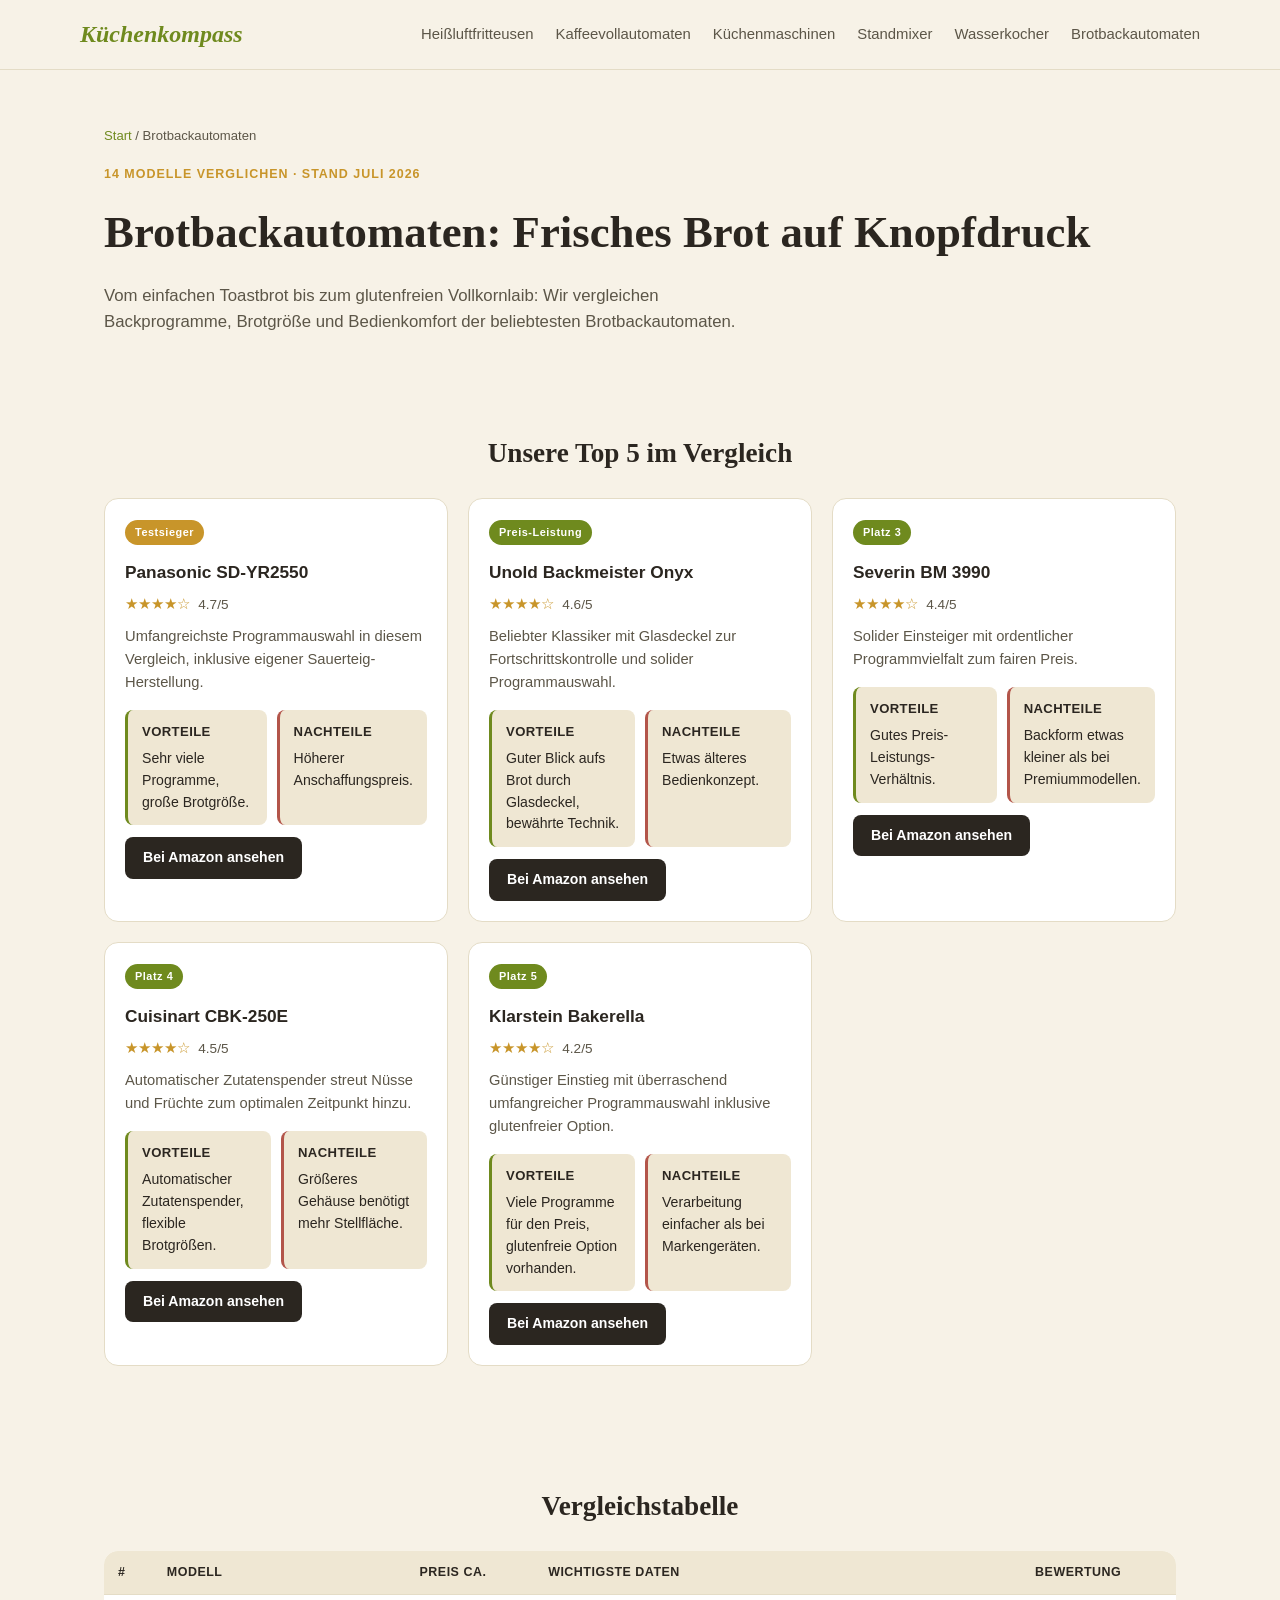
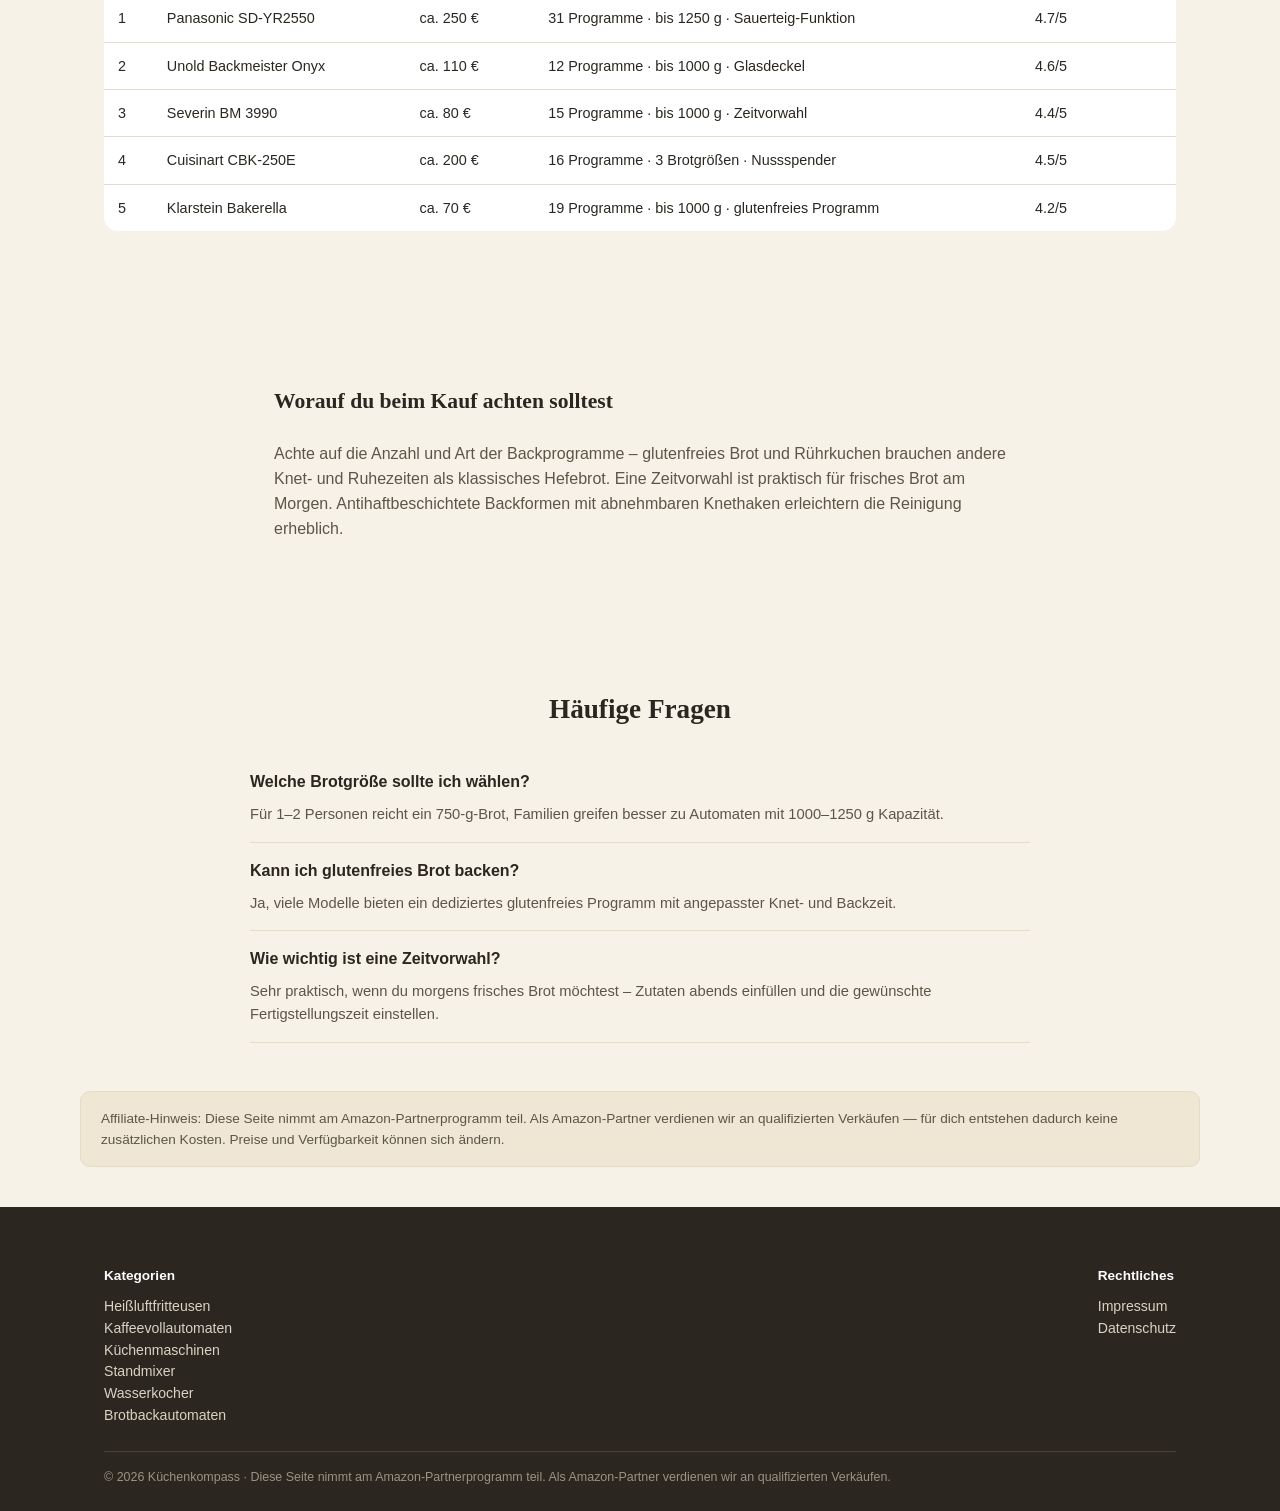
==== brotbackautomaten.html @ c060aa18 "Add brotbackautomaten.html for bread machine comparison This HTML file provides a comprehensive comp" ====
<!DOCTYPE html>
<html lang="de">
<head>
<meta charset="utf-8">
<meta name="viewport" content="width=device-width, initial-scale=1">
<title>Brotbackautomaten Test 2026 – Die 5 besten Modelle im Vergleich</title>
<meta name="description" content="Brotbackautomaten im Vergleich 2026: Für Weißbrot, Vollkorn und glutenfreies Brot – Testsieger und Kaufberatung.">
<link rel="canonical" href="https://klarblick-kueche.vercel.app/brotbackautomaten.html">
<meta property="og:title" content="Brotbackautomaten Test 2026 – Die 5 besten Modelle im Vergleich">
<meta property="og:description" content="Brotbackautomaten im Vergleich 2026: Für Weißbrot, Vollkorn und glutenfreies Brot – Testsieger und Kaufberatung.">
<meta property="og:type" content="website">
<meta property="og:url" content="https://klarblick-kueche.vercel.app/brotbackautomaten.html">
<meta name="twitter:card" content="summary_large_image">
<link rel="stylesheet" href="style.css">
<script type="application/ld+json">
{"@context": "https://schema.org", "@type": "ItemList", "name": "Brotbackautomaten", "itemListElement": [{"@type": "ListItem", "position": 1, "name": "Panasonic SD-YR2550"}, {"@type": "ListItem", "position": 2, "name": "Unold Backmeister Onyx"}, {"@type": "ListItem", "position": 3, "name": "Severin BM 3990"}, {"@type": "ListItem", "position": 4, "name": "Cuisinart CBK-250E"}, {"@type": "ListItem", "position": 5, "name": "Klarstein Bakerella"}]}
</script>
<script type="application/ld+json">
{"@context": "https://schema.org", "@type": "FAQPage", "mainEntity": [{"@type": "Question", "name": "Welche Brotgröße sollte ich wählen?", "acceptedAnswer": {"@type": "Answer", "text": "Für 1–2 Personen reicht ein 750-g-Brot, Familien greifen besser zu Automaten mit 1000–1250 g Kapazität."}}, {"@type": "Question", "name": "Kann ich glutenfreies Brot backen?", "acceptedAnswer": {"@type": "Answer", "text": "Ja, viele Modelle bieten ein dediziertes glutenfreies Programm mit angepasster Knet- und Backzeit."}}, {"@type": "Question", "name": "Wie wichtig ist eine Zeitvorwahl?", "acceptedAnswer": {"@type": "Answer", "text": "Sehr praktisch, wenn du morgens frisches Brot möchtest – Zutaten abends einfüllen und die gewünschte Fertigstellungszeit einstellen."}}]}
</script>
</head>
<body>
<header class="site">
  <div class="wrap nav">
    <a href="index.html" class="logo">Küchenkompass<span></span></a>
    <nav class="links">
      <a href="heissluftfritteusen.html">Heißluftfritteusen</a>
      <a href="kaffeevollautomaten.html">Kaffeevollautomaten</a>
      <a href="kuechenmaschinen.html">Küchenmaschinen</a>
      <a href="standmixer.html">Standmixer</a>
      <a href="wasserkocher.html">Wasserkocher</a>
      <a href="brotbackautomaten.html">Brotbackautomaten</a>
    </nav>
  </div>
</header>

<section class="hero" style="padding-bottom:0;">
  <div class="wrap" style="text-align:left;">
    <div class="breadcrumb"><a href="index.html">Start</a> / Brotbackautomaten</div>
    <div class="eyebrow">14 Modelle verglichen · Stand Juli 2026</div>
    <h1 style="text-align:left;">Brotbackautomaten: Frisches Brot auf Knopfdruck</h1>
    <p class="lead" style="margin-left:0;text-align:left;">Vom einfachen Toastbrot bis zum glutenfreien Vollkornlaib: Wir vergleichen Backprogramme, Brotgröße und Bedienkomfort der beliebtesten Brotbackautomaten.</p>
  </div>
</section>

<section>
  <div class="wrap">
    <h2>Unsere Top 5 im Vergleich</h2>
    <div class="product-grid">
      <div class="product-card">
      <span class="badge ">Testsieger</span>
      <h3>Panasonic SD-YR2550</h3>
      <div class="stars">★★★★☆ <span class="rating-num">4.7/5</span></div>
      <p>Umfangreichste Programmauswahl in diesem Vergleich, inklusive eigener Sauerteig-Herstellung.</p>
      <div class="pro-con">
        <div class="pro"><h4>Vorteile</h4>Sehr viele Programme, große Brotgröße.</div>
        <div class="con"><h4>Nachteile</h4>Höherer Anschaffungspreis.</div>
      </div>
      <a class="amazon-link" href="https://www.amazon.de/s?k=Panasonic+SD-YR2550&tag=klarblickhome-21" target="_blank" rel="sponsored nofollow">Bei Amazon ansehen</a>
    </div>
<div class="product-card">
      <span class="badge alt">Preis-Leistung</span>
      <h3>Unold Backmeister Onyx</h3>
      <div class="stars">★★★★☆ <span class="rating-num">4.6/5</span></div>
      <p>Beliebter Klassiker mit Glasdeckel zur Fortschrittskontrolle und solider Programmauswahl.</p>
      <div class="pro-con">
        <div class="pro"><h4>Vorteile</h4>Guter Blick aufs Brot durch Glasdeckel, bewährte Technik.</div>
        <div class="con"><h4>Nachteile</h4>Etwas älteres Bedienkonzept.</div>
      </div>
      <a class="amazon-link" href="https://www.amazon.de/s?k=Unold+Backmeister+Onyx&tag=klarblickhome-21" target="_blank" rel="sponsored nofollow">Bei Amazon ansehen</a>
    </div>
<div class="product-card">
      <span class="badge alt">Platz 3</span>
      <h3>Severin BM 3990</h3>
      <div class="stars">★★★★☆ <span class="rating-num">4.4/5</span></div>
      <p>Solider Einsteiger mit ordentlicher Programmvielfalt zum fairen Preis.</p>
      <div class="pro-con">
        <div class="pro"><h4>Vorteile</h4>Gutes Preis-Leistungs-Verhältnis.</div>
        <div class="con"><h4>Nachteile</h4>Backform etwas kleiner als bei Premiummodellen.</div>
      </div>
      <a class="amazon-link" href="https://www.amazon.de/s?k=Severin+BM+3990&tag=klarblickhome-21" target="_blank" rel="sponsored nofollow">Bei Amazon ansehen</a>
    </div>
<div class="product-card">
      <span class="badge alt">Platz 4</span>
      <h3>Cuisinart CBK-250E</h3>
      <div class="stars">★★★★☆ <span class="rating-num">4.5/5</span></div>
      <p>Automatischer Zutatenspender streut Nüsse und Früchte zum optimalen Zeitpunkt hinzu.</p>
      <div class="pro-con">
        <div class="pro"><h4>Vorteile</h4>Automatischer Zutatenspender, flexible Brotgrößen.</div>
        <div class="con"><h4>Nachteile</h4>Größeres Gehäuse benötigt mehr Stellfläche.</div>
      </div>
      <a class="amazon-link" href="https://www.amazon.de/s?k=Cuisinart+CBK-250E&tag=klarblickhome-21" target="_blank" rel="sponsored nofollow">Bei Amazon ansehen</a>
    </div>
<div class="product-card">
      <span class="badge alt">Platz 5</span>
      <h3>Klarstein Bakerella</h3>
      <div class="stars">★★★★☆ <span class="rating-num">4.2/5</span></div>
      <p>Günstiger Einstieg mit überraschend umfangreicher Programmauswahl inklusive glutenfreier Option.</p>
      <div class="pro-con">
        <div class="pro"><h4>Vorteile</h4>Viele Programme für den Preis, glutenfreie Option vorhanden.</div>
        <div class="con"><h4>Nachteile</h4>Verarbeitung einfacher als bei Markengeräten.</div>
      </div>
      <a class="amazon-link" href="https://www.amazon.de/s?k=Klarstein+Bakerella&tag=klarblickhome-21" target="_blank" rel="sponsored nofollow">Bei Amazon ansehen</a>
    </div>

    </div>
  </div>
</section>

<section>
  <div class="wrap">
    <h2>Vergleichstabelle</h2>
    <div class="table-wrap">
      <table class="compare">
        <thead><tr><th>#</th><th>Modell</th><th>Preis ca.</th><th>Wichtigste Daten</th><th>Bewertung</th></tr></thead>
        <tbody>
          <tr>
      <td>1</td>
      <td>Panasonic SD-YR2550</td>
      <td>ca. 250 €</td>
      <td>31 Programme · bis 1250 g · Sauerteig-Funktion</td>
      <td>4.7/5</td>
    </tr>
<tr>
      <td>2</td>
      <td>Unold Backmeister Onyx</td>
      <td>ca. 110 €</td>
      <td>12 Programme · bis 1000 g · Glasdeckel</td>
      <td>4.6/5</td>
    </tr>
<tr>
      <td>3</td>
      <td>Severin BM 3990</td>
      <td>ca. 80 €</td>
      <td>15 Programme · bis 1000 g · Zeitvorwahl</td>
      <td>4.4/5</td>
    </tr>
<tr>
      <td>4</td>
      <td>Cuisinart CBK-250E</td>
      <td>ca. 200 €</td>
      <td>16 Programme · 3 Brotgrößen · Nussspender</td>
      <td>4.5/5</td>
    </tr>
<tr>
      <td>5</td>
      <td>Klarstein Bakerella</td>
      <td>ca. 70 €</td>
      <td>19 Programme · bis 1000 g · glutenfreies Programm</td>
      <td>4.2/5</td>
    </tr>

        </tbody>
      </table>
    </div>
  </div>
</section>

<section>
  <div class="wrap guide-block">
    <h2>Worauf du beim Kauf achten solltest</h2>
    <p>Achte auf die Anzahl und Art der Backprogramme – glutenfreies Brot und Rührkuchen brauchen andere Knet- und Ruhezeiten als klassisches Hefebrot. Eine Zeitvorwahl ist praktisch für frisches Brot am Morgen. Antihaftbeschichtete Backformen mit abnehmbaren Knethaken erleichtern die Reinigung erheblich.</p>
  </div>
</section>

<section>
  <div class="wrap">
    <h2>Häufige Fragen</h2>
    <div class="faq">
      <div class="faq-item"><h3>Welche Brotgröße sollte ich wählen?</h3><p>Für 1–2 Personen reicht ein 750-g-Brot, Familien greifen besser zu Automaten mit 1000–1250 g Kapazität.</p></div>
<div class="faq-item"><h3>Kann ich glutenfreies Brot backen?</h3><p>Ja, viele Modelle bieten ein dediziertes glutenfreies Programm mit angepasster Knet- und Backzeit.</p></div>
<div class="faq-item"><h3>Wie wichtig ist eine Zeitvorwahl?</h3><p>Sehr praktisch, wenn du morgens frisches Brot möchtest – Zutaten abends einfüllen und die gewünschte Fertigstellungszeit einstellen.</p></div>

    </div>
  </div>
</section>

<div class="affiliate-note wrap">
  Affiliate-Hinweis: Diese Seite nimmt am Amazon-Partnerprogramm teil. Als Amazon-Partner verdienen wir an qualifizierten Verkäufen — für dich entstehen dadurch keine zusätzlichen Kosten. Preise und Verfügbarkeit können sich ändern.
</div>

<footer class="site">
  <div class="wrap">
    <div class="cols">
      <div>
        <h4>Kategorien</h4>
        <a href="heissluftfritteusen.html">Heißluftfritteusen</a><br>
        <a href="kaffeevollautomaten.html">Kaffeevollautomaten</a><br>
        <a href="kuechenmaschinen.html">Küchenmaschinen</a><br>
        <a href="standmixer.html">Standmixer</a><br>
        <a href="wasserkocher.html">Wasserkocher</a><br>
        <a href="brotbackautomaten.html">Brotbackautomaten</a>
      </div>
      <div>
        <h4>Rechtliches</h4>
        <a href="impressum.html">Impressum</a><br>
        <a href="privacy.html">Datenschutz</a>
      </div>
    </div>
    <div class="bottom">
      © 2026 Küchenkompass · Diese Seite nimmt am Amazon-Partnerprogramm teil. Als Amazon-Partner verdienen wir an qualifizierten Verkäufen.
    </div>
  </div>
</footer>

</body>
</html>
---- style.css ----
:root {
  --cream: #f7f2e7;
  --cream-dark: #efe7d3;
  --ink: #2b2620;
  --ink-soft: #5c5648;
  --olive: #6f8a1e;
  --olive-dark: #57701270;
  --gold: #c8952a;
  --card: #ffffff;
  --border: #e4dcc6;
  --radius: 14px;
  --maxw: 1120px;
}

* { box-sizing: border-box; }
html { scroll-behavior: smooth; }
body {
  margin: 0;
  font-family: -apple-system, BlinkMacSystemFont, "Segoe UI", Helvetica, Arial, sans-serif;
  background: var(--cream);
  color: var(--ink);
  line-height: 1.55;
}
a { color: inherit; text-decoration: none; }
img { max-width: 100%; display: block; }
.wrap { max-width: var(--maxw); margin: 0 auto; padding: 0 24px; }

/* Header */
header.site {
  background: var(--cream);
  border-bottom: 1px solid var(--border);
  position: sticky;
  top: 0;
  z-index: 20;
}
.nav {
  display: flex;
  align-items: center;
  justify-content: space-between;
  padding: 16px 0;
  flex-wrap: wrap;
  gap: 12px;
}
.logo {
  font-family: Georgia, "Times New Roman", serif;
  font-style: italic;
  font-weight: 700;
  font-size: 1.5rem;
  color: var(--olive);
  display: flex;
  align-items: baseline;
  gap: 6px;
}
.logo span { font-family: -apple-system, sans-serif; font-style: normal; font-size: 1.1rem; color: var(--ink); }
nav.links { display: flex; flex-wrap: wrap; gap: 22px; font-size: 0.93rem; }
nav.links a { color: var(--ink-soft); }
nav.links a:hover, nav.links a.active { color: var(--olive); }

/* Hero */
.hero {
  padding: 56px 0 40px;
  text-align: center;
}
.eyebrow {
  font-size: 0.78rem;
  letter-spacing: 0.08em;
  color: var(--gold);
  font-weight: 700;
  text-transform: uppercase;
}
.hero h1 {
  font-family: Georgia, serif;
  font-size: clamp(1.9rem, 4vw, 2.8rem);
  margin: 14px 0 16px;
}
.hero h1 em { color: var(--olive); font-style: italic; }
.hero p.lead {
  max-width: 640px;
  margin: 0 auto 26px;
  color: var(--ink-soft);
  font-size: 1.05rem;
}
.hero-ctas { display: flex; gap: 14px; justify-content: center; flex-wrap: wrap; }
.btn {
  display: inline-block;
  padding: 12px 22px;
  border-radius: 999px;
  font-weight: 600;
  font-size: 0.95rem;
}
.btn-primary { background: var(--olive); color: #fff; }
.btn-secondary { background: var(--card); border: 1px solid var(--border); color: var(--ink); }

.stat-row {
  display: flex;
  justify-content: center;
  gap: 48px;
  margin-top: 40px;
  flex-wrap: wrap;
}
.stat-row .stat { text-align: center; }
.stat-row .num { font-size: 1.8rem; font-weight: 700; color: var(--olive); font-family: Georgia, serif; }
.stat-row .label { font-size: 0.82rem; color: var(--ink-soft); }

/* Cards / grids */
section { padding: 48px 0; }
section h2 {
  font-family: Georgia, serif;
  font-size: 1.7rem;
  margin-bottom: 24px;
  text-align: center;
}
.cat-grid {
  display: grid;
  grid-template-columns: repeat(auto-fit, minmax(240px, 1fr));
  gap: 18px;
}
.cat-card {
  background: var(--card);
  border: 1px solid var(--border);
  border-radius: var(--radius);
  padding: 22px;
  display: flex;
  justify-content: space-between;
  align-items: center;
  transition: transform .15s, box-shadow .15s;
}
.cat-card:hover { transform: translateY(-2px); box-shadow: 0 8px 24px rgba(0,0,0,0.06); }
.cat-card .cname { font-weight: 700; font-size: 1.05rem; margin-bottom: 4px; }
.cat-card .cmeta { font-size: 0.85rem; color: var(--ink-soft); }
.cat-card .arrow { font-size: 1.3rem; color: var(--olive); }

.product-grid {
  display: grid;
  grid-template-columns: repeat(auto-fit, minmax(260px, 1fr));
  gap: 20px;
}
.product-card {
  background: var(--card);
  border: 1px solid var(--border);
  border-radius: var(--radius);
  padding: 20px;
}
.badge {
  display: inline-block;
  background: var(--gold);
  color: #fff;
  font-size: 0.68rem;
  font-weight: 700;
  letter-spacing: 0.05em;
  padding: 4px 10px;
  border-radius: 999px;
  margin-bottom: 10px;
}
.badge.alt { background: var(--olive); }
.product-card .cat-tag { font-size: 0.72rem; color: var(--ink-soft); text-transform: uppercase; letter-spacing: 0.04em; margin-bottom: 2px; }
.product-card h3 { margin: 4px 0 6px; font-size: 1.08rem; }
.stars { color: var(--gold); font-size: 0.95rem; }
.rating-num { color: var(--ink-soft); font-size: 0.85rem; margin-left: 4px; }
.product-card p { font-size: 0.92rem; color: var(--ink-soft); margin: 10px 0 16px; }
.amazon-link {
  display: inline-block;
  background: var(--ink);
  color: #fff;
  padding: 10px 18px;
  border-radius: 8px;
  font-size: 0.88rem;
  font-weight: 600;
}
.amazon-link:hover { background: var(--olive); }

/* Comparison table */
.table-wrap { overflow-x: auto; margin: 24px 0 40px; }
table.compare {
  width: 100%;
  border-collapse: collapse;
  background: var(--card);
  border-radius: var(--radius);
  overflow: hidden;
  font-size: 0.9rem;
}
table.compare th, table.compare td {
  padding: 12px 14px;
  border-bottom: 1px solid var(--border);
  text-align: left;
}
table.compare th { background: var(--cream-dark); font-size: 0.78rem; text-transform: uppercase; letter-spacing: 0.04em; }
table.compare tr:last-child td { border-bottom: none; }

.pro-con { display: grid; grid-template-columns: 1fr 1fr; gap: 10px; margin: 12px 0; font-size: 0.88rem; }
.pro-con div { background: var(--cream-dark); border-radius: 8px; padding: 12px 14px; }
.pro-con .pro { border-left: 3px solid var(--olive); }
.pro-con .con { border-left: 3px solid #b3554a; }
.pro-con h4 { margin: 0 0 6px; font-size: 0.82rem; text-transform: uppercase; letter-spacing: 0.03em; }

.faq { max-width: 780px; margin: 0 auto; }
.faq-item { border-bottom: 1px solid var(--border); padding: 16px 0; }
.faq-item h3 { font-size: 1rem; margin: 0 0 8px; }
.faq-item p { color: var(--ink-soft); font-size: 0.92rem; margin: 0; }

.guide-block { max-width: 780px; margin: 0 auto 28px; }
.guide-block h2 { text-align: left; font-size: 1.35rem; }
.guide-block p { color: var(--ink-soft); }

.breadcrumb { font-size: 0.82rem; color: var(--ink-soft); margin-bottom: 18px; }
.breadcrumb a { color: var(--olive); }

.affiliate-note {
  background: var(--cream-dark);
  border: 1px solid var(--border);
  border-radius: 10px;
  padding: 16px 20px;
  font-size: 0.85rem;
  color: var(--ink-soft);
  max-width: var(--maxw);
  margin: 0 auto 40px;
}

footer.site {
  background: var(--ink);
  color: #d9d3c4;
  padding: 40px 0 24px;
  margin-top: 40px;
  font-size: 0.88rem;
}
footer.site .cols { display: flex; flex-wrap: wrap; gap: 40px; justify-content: space-between; margin-bottom: 24px; }
footer.site h4 { color: #fff; font-size: 0.85rem; margin-bottom: 10px; }
footer.site a { color: #d9d3c4; }
footer.site a:hover { color: #fff; }
footer.site .bottom { border-top: 1px solid #46422f; padding-top: 16px; font-size: 0.78rem; color: #9a9482; }

@media (max-width: 640px) {
  .nav { flex-direction: column; align-items: flex-start; }
  .pro-con { grid-template-columns: 1fr; }
}
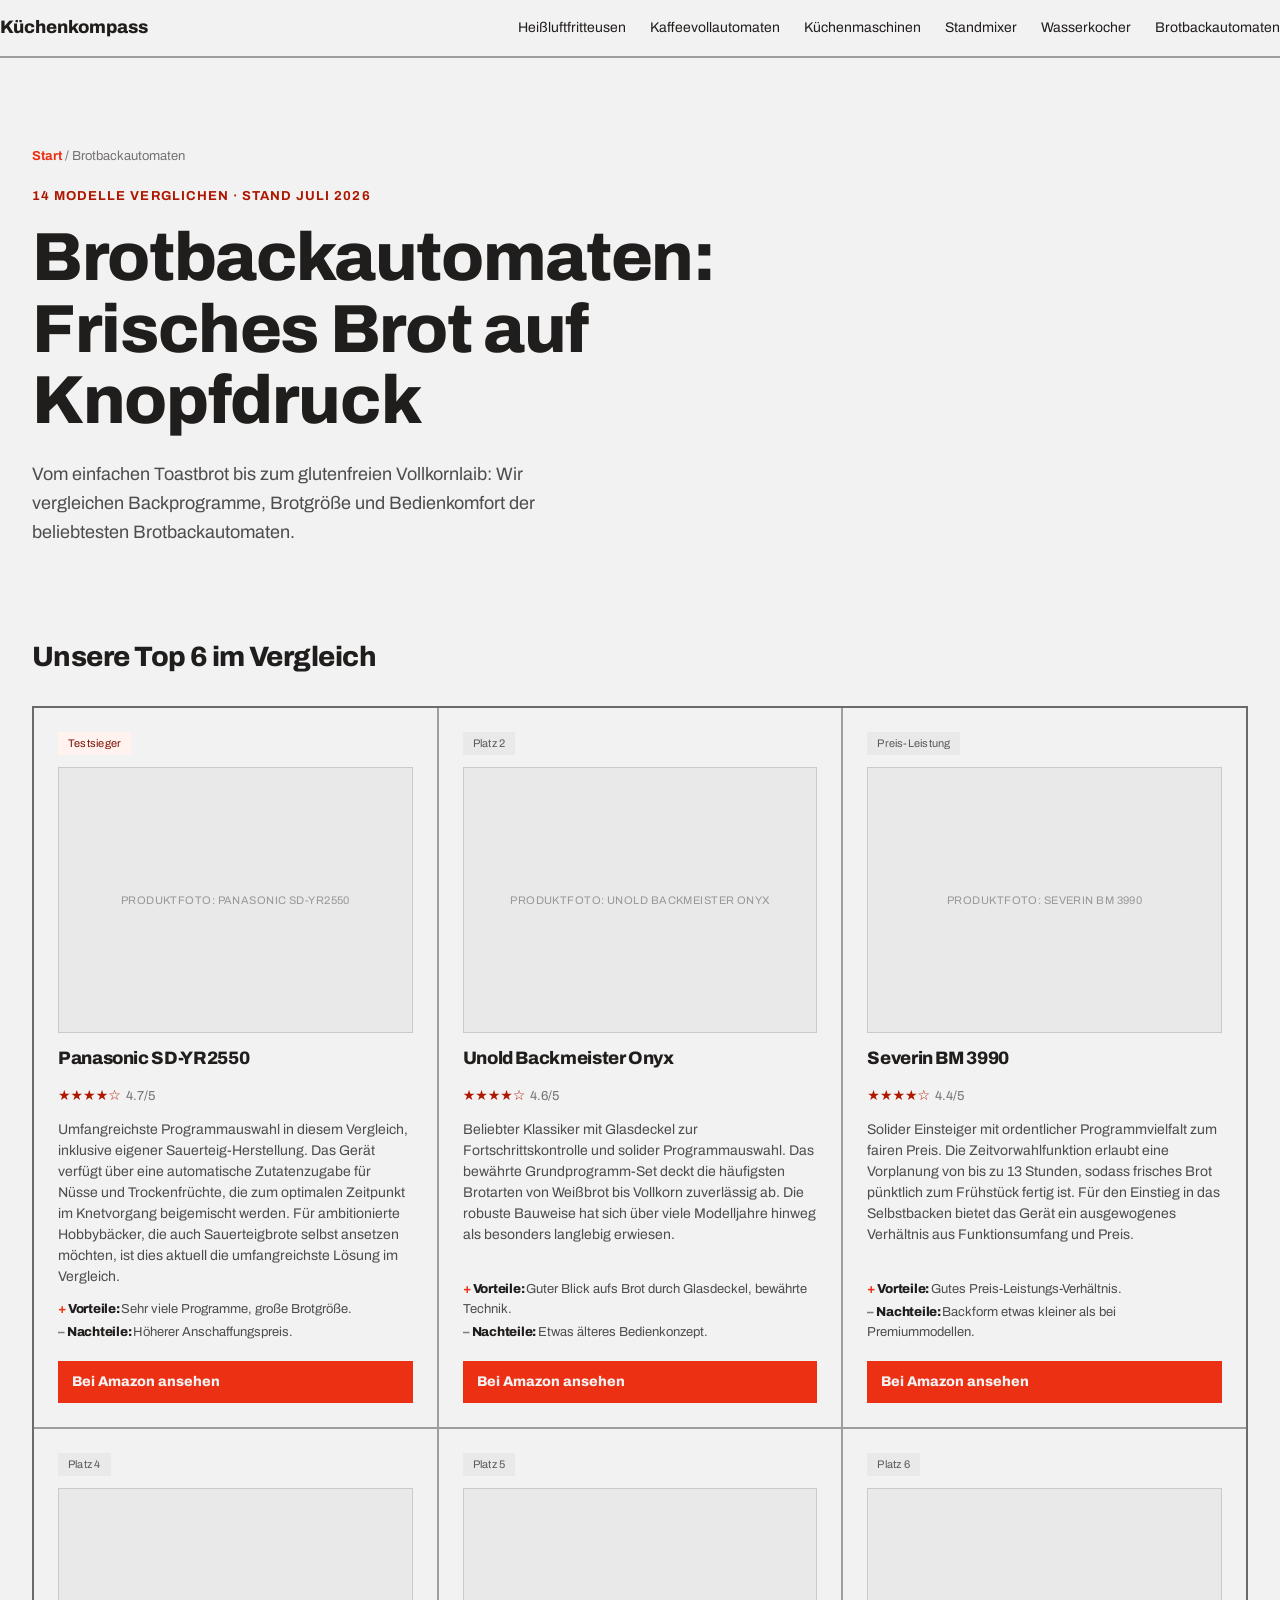
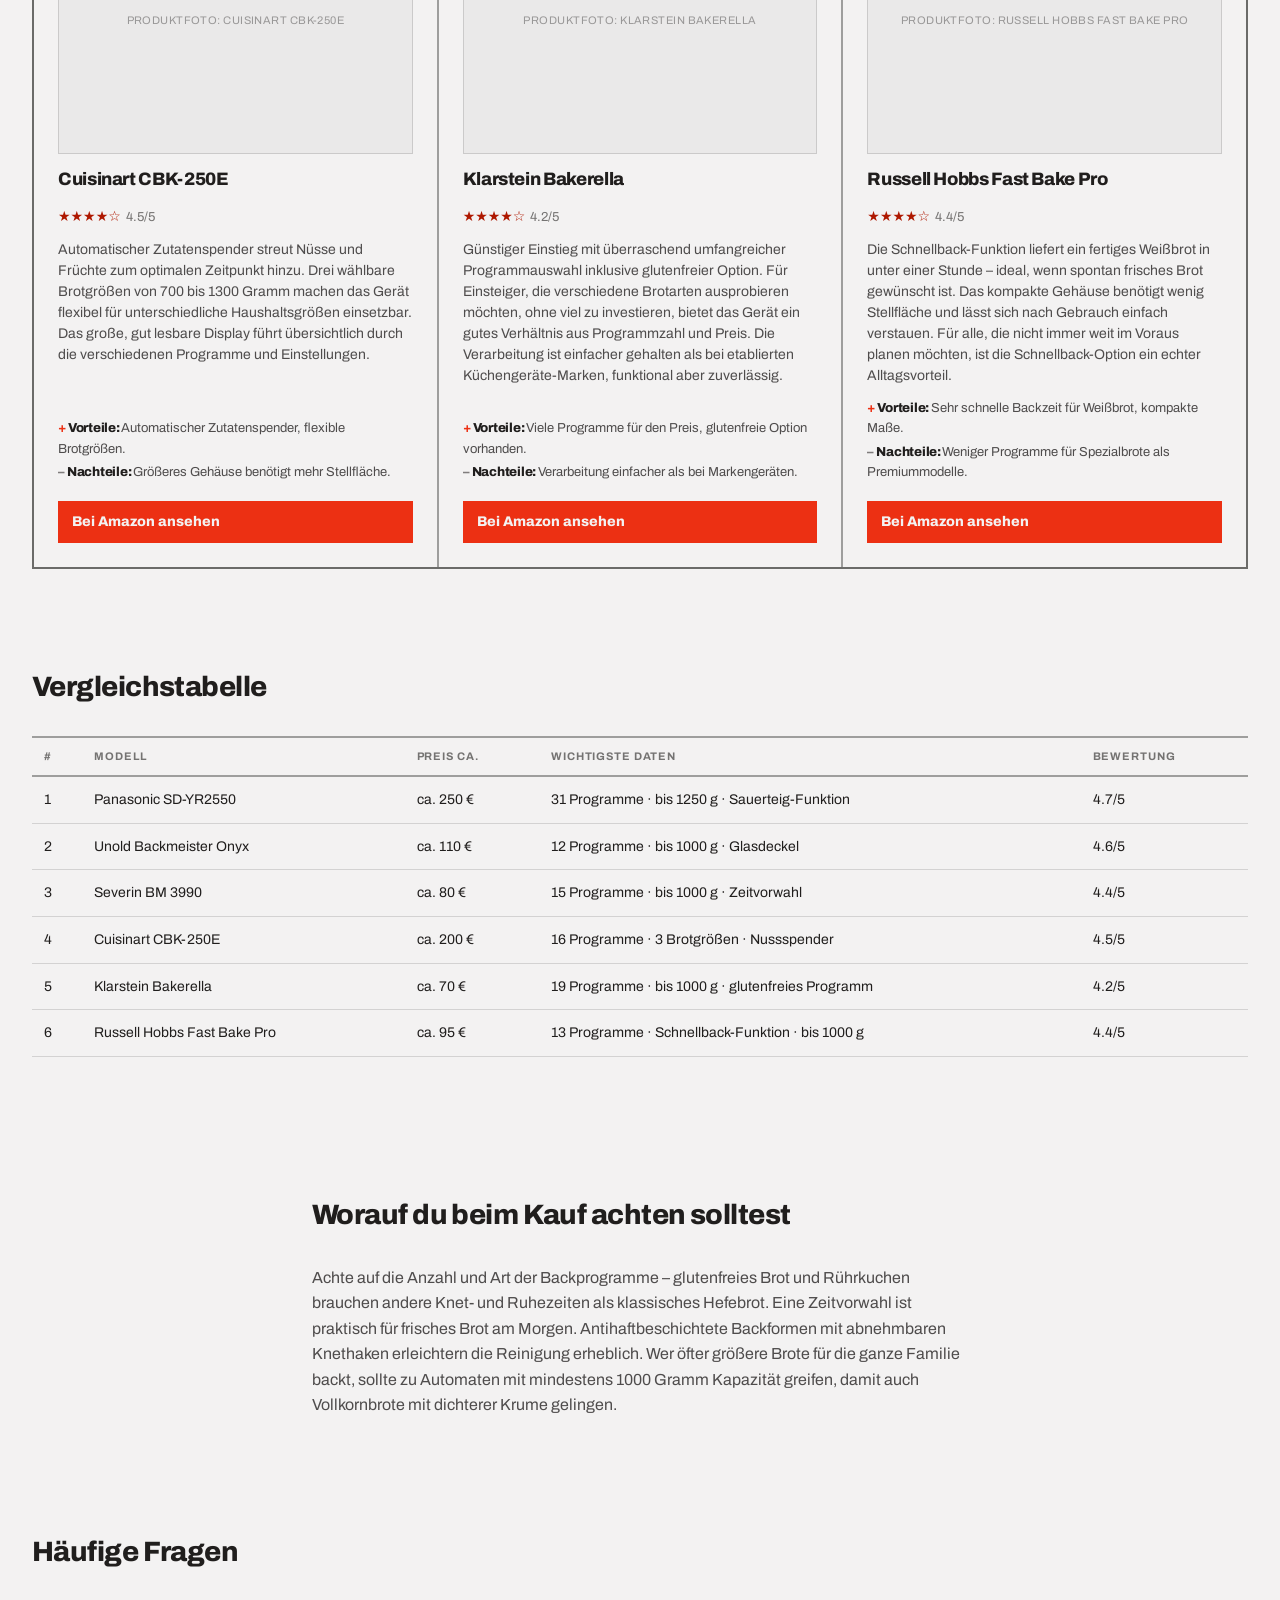
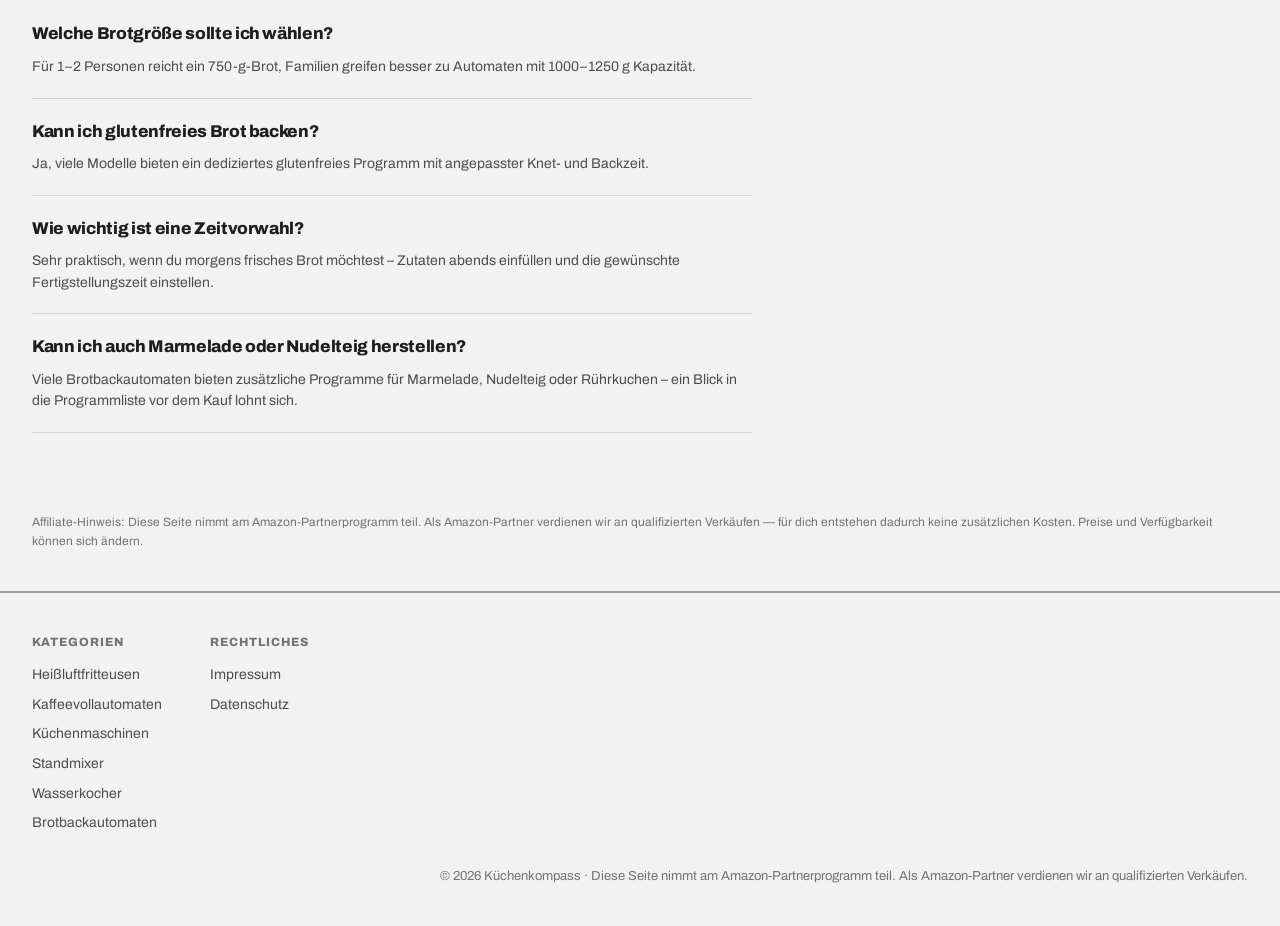
==== commit 3521d630: "Add brotbackautomaten.html for bread machine comparison This HTML file provides a comprehensive comp" ====
--- a/brotbackautomaten.html
+++ b/brotbackautomaten.html
@@ -2,21 +2,22 @@
 <html lang="de">
 <head>
 <meta charset="utf-8">
+<meta name="google-site-verification" content="uYiuNW_fq6Gxec5a5_au4CU4rn6_LqsOIBJw6YjrQm8" />
 <meta name="viewport" content="width=device-width, initial-scale=1">
-<title>Brotbackautomaten Test 2026 – Die 5 besten Modelle im Vergleich</title>
-<meta name="description" content="Brotbackautomaten im Vergleich 2026: Für Weißbrot, Vollkorn und glutenfreies Brot – Testsieger und Kaufberatung.">
+<title>Brotbackautomaten Test 2026 – Die 6 besten Modelle im Vergleich</title>
+<meta name="description" content="Brotbackautomaten im Vergleich 2026: Für Weißbrot, Vollkorn und glutenfreies Brot – Panasonic, Unold, Severin, Cuisinart, Klarstein und Russell Hobbs im Test.">
 <link rel="canonical" href="https://klarblick-kueche.vercel.app/brotbackautomaten.html">
-<meta property="og:title" content="Brotbackautomaten Test 2026 – Die 5 besten Modelle im Vergleich">
-<meta property="og:description" content="Brotbackautomaten im Vergleich 2026: Für Weißbrot, Vollkorn und glutenfreies Brot – Testsieger und Kaufberatung.">
+<meta property="og:title" content="Brotbackautomaten Test 2026 – Die 6 besten Modelle im Vergleich">
+<meta property="og:description" content="Brotbackautomaten im Vergleich 2026: Für Weißbrot, Vollkorn und glutenfreies Brot – Panasonic, Unold, Severin, Cuisinart, Klarstein und Russell Hobbs im Test.">
 <meta property="og:type" content="website">
 <meta property="og:url" content="https://klarblick-kueche.vercel.app/brotbackautomaten.html">
 <meta name="twitter:card" content="summary_large_image">
 <link rel="stylesheet" href="style.css">
 <script type="application/ld+json">
-{"@context": "https://schema.org", "@type": "ItemList", "name": "Brotbackautomaten", "itemListElement": [{"@type": "ListItem", "position": 1, "name": "Panasonic SD-YR2550"}, {"@type": "ListItem", "position": 2, "name": "Unold Backmeister Onyx"}, {"@type": "ListItem", "position": 3, "name": "Severin BM 3990"}, {"@type": "ListItem", "position": 4, "name": "Cuisinart CBK-250E"}, {"@type": "ListItem", "position": 5, "name": "Klarstein Bakerella"}]}
+{"@context": "https://schema.org", "@type": "ItemList", "name": "Brotbackautomaten", "itemListElement": [{"@type": "ListItem", "position": 1, "name": "Panasonic SD-YR2550"}, {"@type": "ListItem", "position": 2, "name": "Unold Backmeister Onyx"}, {"@type": "ListItem", "position": 3, "name": "Severin BM 3990"}, {"@type": "ListItem", "position": 4, "name": "Cuisinart CBK-250E"}, {"@type": "ListItem", "position": 5, "name": "Klarstein Bakerella"}, {"@type": "ListItem", "position": 6, "name": "Russell Hobbs Fast Bake Pro"}]}
 </script>
 <script type="application/ld+json">
-{"@context": "https://schema.org", "@type": "FAQPage", "mainEntity": [{"@type": "Question", "name": "Welche Brotgröße sollte ich wählen?", "acceptedAnswer": {"@type": "Answer", "text": "Für 1–2 Personen reicht ein 750-g-Brot, Familien greifen besser zu Automaten mit 1000–1250 g Kapazität."}}, {"@type": "Question", "name": "Kann ich glutenfreies Brot backen?", "acceptedAnswer": {"@type": "Answer", "text": "Ja, viele Modelle bieten ein dediziertes glutenfreies Programm mit angepasster Knet- und Backzeit."}}, {"@type": "Question", "name": "Wie wichtig ist eine Zeitvorwahl?", "acceptedAnswer": {"@type": "Answer", "text": "Sehr praktisch, wenn du morgens frisches Brot möchtest – Zutaten abends einfüllen und die gewünschte Fertigstellungszeit einstellen."}}]}
+{"@context": "https://schema.org", "@type": "FAQPage", "mainEntity": [{"@type": "Question", "name": "Welche Brotgröße sollte ich wählen?", "acceptedAnswer": {"@type": "Answer", "text": "Für 1–2 Personen reicht ein 750-g-Brot, Familien greifen besser zu Automaten mit 1000–1250 g Kapazität."}}, {"@type": "Question", "name": "Kann ich glutenfreies Brot backen?", "acceptedAnswer": {"@type": "Answer", "text": "Ja, viele Modelle bieten ein dediziertes glutenfreies Programm mit angepasster Knet- und Backzeit."}}, {"@type": "Question", "name": "Wie wichtig ist eine Zeitvorwahl?", "acceptedAnswer": {"@type": "Answer", "text": "Sehr praktisch, wenn du morgens frisches Brot möchtest – Zutaten abends einfüllen und die gewünschte Fertigstellungszeit einstellen."}}, {"@type": "Question", "name": "Kann ich auch Marmelade oder Nudelteig herstellen?", "acceptedAnswer": {"@type": "Answer", "text": "Viele Brotbackautomaten bieten zusätzliche Programme für Marmelade, Nudelteig oder Rührkuchen – ein Blick in die Programmliste vor dem Kauf lohnt sich."}}]}
 </script>
 </head>
 <body>
@@ -34,74 +35,91 @@
   </div>
 </header>
 
-<section class="hero" style="padding-bottom:0;">
-  <div class="wrap" style="text-align:left;">
+<section class="hero" style="padding-bottom:8px;">
+  <div class="wrap">
     <div class="breadcrumb"><a href="index.html">Start</a> / Brotbackautomaten</div>
-    <div class="eyebrow">14 Modelle verglichen · Stand Juli 2026</div>
-    <h1 style="text-align:left;">Brotbackautomaten: Frisches Brot auf Knopfdruck</h1>
-    <p class="lead" style="margin-left:0;text-align:left;">Vom einfachen Toastbrot bis zum glutenfreien Vollkornlaib: Wir vergleichen Backprogramme, Brotgröße und Bedienkomfort der beliebtesten Brotbackautomaten.</p>
-  </div>
-</section>
-
-<section>
-  <div class="wrap">
-    <h2>Unsere Top 5 im Vergleich</h2>
+    <span class="eyebrow">14 Modelle verglichen · Stand Juli 2026</span>
+    <h1 style="max-width:20ch;">Brotbackautomaten: Frisches Brot auf Knopfdruck</h1>
+    <p class="lead">Vom einfachen Toastbrot bis zum glutenfreien Vollkornlaib: Wir vergleichen Backprogramme, Brotgröße und Bedienkomfort der beliebtesten Brotbackautomaten.</p>
+  </div>
+</section>
+
+<section>
+  <div class="wrap">
+    <h2>Unsere Top 6 im Vergleich</h2>
     <div class="product-grid">
       <div class="product-card">
-      <span class="badge ">Testsieger</span>
-      <h3>Panasonic SD-YR2550</h3>
-      <div class="stars">★★★★☆ <span class="rating-num">4.7/5</span></div>
-      <p>Umfangreichste Programmauswahl in diesem Vergleich, inklusive eigener Sauerteig-Herstellung.</p>
-      <div class="pro-con">
-        <div class="pro"><h4>Vorteile</h4>Sehr viele Programme, große Brotgröße.</div>
-        <div class="con"><h4>Nachteile</h4>Höherer Anschaffungspreis.</div>
-      </div>
-      <a class="amazon-link" href="https://www.amazon.de/s?k=Panasonic+SD-YR2550&tag=klarblickhome-21" target="_blank" rel="sponsored nofollow">Bei Amazon ansehen</a>
-    </div>
-<div class="product-card">
-      <span class="badge alt">Preis-Leistung</span>
-      <h3>Unold Backmeister Onyx</h3>
-      <div class="stars">★★★★☆ <span class="rating-num">4.6/5</span></div>
-      <p>Beliebter Klassiker mit Glasdeckel zur Fortschrittskontrolle und solider Programmauswahl.</p>
-      <div class="pro-con">
-        <div class="pro"><h4>Vorteile</h4>Guter Blick aufs Brot durch Glasdeckel, bewährte Technik.</div>
-        <div class="con"><h4>Nachteile</h4>Etwas älteres Bedienkonzept.</div>
-      </div>
-      <a class="amazon-link" href="https://www.amazon.de/s?k=Unold+Backmeister+Onyx&tag=klarblickhome-21" target="_blank" rel="sponsored nofollow">Bei Amazon ansehen</a>
-    </div>
-<div class="product-card">
-      <span class="badge alt">Platz 3</span>
-      <h3>Severin BM 3990</h3>
-      <div class="stars">★★★★☆ <span class="rating-num">4.4/5</span></div>
-      <p>Solider Einsteiger mit ordentlicher Programmvielfalt zum fairen Preis.</p>
-      <div class="pro-con">
-        <div class="pro"><h4>Vorteile</h4>Gutes Preis-Leistungs-Verhältnis.</div>
-        <div class="con"><h4>Nachteile</h4>Backform etwas kleiner als bei Premiummodellen.</div>
-      </div>
-      <a class="amazon-link" href="https://www.amazon.de/s?k=Severin+BM+3990&tag=klarblickhome-21" target="_blank" rel="sponsored nofollow">Bei Amazon ansehen</a>
-    </div>
-<div class="product-card">
-      <span class="badge alt">Platz 4</span>
-      <h3>Cuisinart CBK-250E</h3>
-      <div class="stars">★★★★☆ <span class="rating-num">4.5/5</span></div>
-      <p>Automatischer Zutatenspender streut Nüsse und Früchte zum optimalen Zeitpunkt hinzu.</p>
-      <div class="pro-con">
-        <div class="pro"><h4>Vorteile</h4>Automatischer Zutatenspender, flexible Brotgrößen.</div>
-        <div class="con"><h4>Nachteile</h4>Größeres Gehäuse benötigt mehr Stellfläche.</div>
-      </div>
-      <a class="amazon-link" href="https://www.amazon.de/s?k=Cuisinart+CBK-250E&tag=klarblickhome-21" target="_blank" rel="sponsored nofollow">Bei Amazon ansehen</a>
-    </div>
-<div class="product-card">
-      <span class="badge alt">Platz 5</span>
-      <h3>Klarstein Bakerella</h3>
-      <div class="stars">★★★★☆ <span class="rating-num">4.2/5</span></div>
-      <p>Günstiger Einstieg mit überraschend umfangreicher Programmauswahl inklusive glutenfreier Option.</p>
-      <div class="pro-con">
-        <div class="pro"><h4>Vorteile</h4>Viele Programme für den Preis, glutenfreie Option vorhanden.</div>
-        <div class="con"><h4>Nachteile</h4>Verarbeitung einfacher als bei Markengeräten.</div>
-      </div>
-      <a class="amazon-link" href="https://www.amazon.de/s?k=Klarstein+Bakerella&tag=klarblickhome-21" target="_blank" rel="sponsored nofollow">Bei Amazon ansehen</a>
-    </div>
+        <span class="badge ">Testsieger</span>
+        <div class="pshot">Produktfoto: Panasonic SD-YR2550</div>
+        <h3>Panasonic SD-YR2550</h3>
+        <div class="stars">★★★★☆ <span class="rating-num">4.7/5</span></div>
+        <p>Umfangreichste Programmauswahl in diesem Vergleich, inklusive eigener Sauerteig-Herstellung. Das Gerät verfügt über eine automatische Zutatenzugabe für Nüsse und Trockenfrüchte, die zum optimalen Zeitpunkt im Knetvorgang beigemischt werden. Für ambitionierte Hobbybäcker, die auch Sauerteigbrote selbst ansetzen möchten, ist dies aktuell die umfangreichste Lösung im Vergleich.</p>
+        <div class="pro-con">
+          <div class="pro"><h4>Vorteile</h4>Sehr viele Programme, große Brotgröße.</div>
+          <div class="con"><h4>Nachteile</h4>Höherer Anschaffungspreis.</div>
+        </div>
+        <a class="amazon-link" href="https://www.amazon.de/s?k=Panasonic+SD-YR2550&tag=klarblickhome-21" target="_blank" rel="sponsored nofollow">Bei Amazon ansehen</a>
+      </div>
+<div class="product-card">
+        <span class="badge alt">Platz 2</span>
+        <div class="pshot">Produktfoto: Unold Backmeister Onyx</div>
+        <h3>Unold Backmeister Onyx</h3>
+        <div class="stars">★★★★☆ <span class="rating-num">4.6/5</span></div>
+        <p>Beliebter Klassiker mit Glasdeckel zur Fortschrittskontrolle und solider Programmauswahl. Das bewährte Grundprogramm-Set deckt die häufigsten Brotarten von Weißbrot bis Vollkorn zuverlässig ab. Die robuste Bauweise hat sich über viele Modelljahre hinweg als besonders langlebig erwiesen.</p>
+        <div class="pro-con">
+          <div class="pro"><h4>Vorteile</h4>Guter Blick aufs Brot durch Glasdeckel, bewährte Technik.</div>
+          <div class="con"><h4>Nachteile</h4>Etwas älteres Bedienkonzept.</div>
+        </div>
+        <a class="amazon-link" href="https://www.amazon.de/s?k=Unold+Backmeister+Onyx&tag=klarblickhome-21" target="_blank" rel="sponsored nofollow">Bei Amazon ansehen</a>
+      </div>
+<div class="product-card">
+        <span class="badge alt">Preis-Leistung</span>
+        <div class="pshot">Produktfoto: Severin BM 3990</div>
+        <h3>Severin BM 3990</h3>
+        <div class="stars">★★★★☆ <span class="rating-num">4.4/5</span></div>
+        <p>Solider Einsteiger mit ordentlicher Programmvielfalt zum fairen Preis. Die Zeitvorwahlfunktion erlaubt eine Vorplanung von bis zu 13 Stunden, sodass frisches Brot pünktlich zum Frühstück fertig ist. Für den Einstieg in das Selbstbacken bietet das Gerät ein ausgewogenes Verhältnis aus Funktionsumfang und Preis.</p>
+        <div class="pro-con">
+          <div class="pro"><h4>Vorteile</h4>Gutes Preis-Leistungs-Verhältnis.</div>
+          <div class="con"><h4>Nachteile</h4>Backform etwas kleiner als bei Premiummodellen.</div>
+        </div>
+        <a class="amazon-link" href="https://www.amazon.de/s?k=Severin+BM+3990&tag=klarblickhome-21" target="_blank" rel="sponsored nofollow">Bei Amazon ansehen</a>
+      </div>
+<div class="product-card">
+        <span class="badge alt">Platz 4</span>
+        <div class="pshot">Produktfoto: Cuisinart CBK-250E</div>
+        <h3>Cuisinart CBK-250E</h3>
+        <div class="stars">★★★★☆ <span class="rating-num">4.5/5</span></div>
+        <p>Automatischer Zutatenspender streut Nüsse und Früchte zum optimalen Zeitpunkt hinzu. Drei wählbare Brotgrößen von 700 bis 1300 Gramm machen das Gerät flexibel für unterschiedliche Haushaltsgrößen einsetzbar. Das große, gut lesbare Display führt übersichtlich durch die verschiedenen Programme und Einstellungen.</p>
+        <div class="pro-con">
+          <div class="pro"><h4>Vorteile</h4>Automatischer Zutatenspender, flexible Brotgrößen.</div>
+          <div class="con"><h4>Nachteile</h4>Größeres Gehäuse benötigt mehr Stellfläche.</div>
+        </div>
+        <a class="amazon-link" href="https://www.amazon.de/s?k=Cuisinart+CBK-250E&tag=klarblickhome-21" target="_blank" rel="sponsored nofollow">Bei Amazon ansehen</a>
+      </div>
+<div class="product-card">
+        <span class="badge alt">Platz 5</span>
+        <div class="pshot">Produktfoto: Klarstein Bakerella</div>
+        <h3>Klarstein Bakerella</h3>
+        <div class="stars">★★★★☆ <span class="rating-num">4.2/5</span></div>
+        <p>Günstiger Einstieg mit überraschend umfangreicher Programmauswahl inklusive glutenfreier Option. Für Einsteiger, die verschiedene Brotarten ausprobieren möchten, ohne viel zu investieren, bietet das Gerät ein gutes Verhältnis aus Programmzahl und Preis. Die Verarbeitung ist einfacher gehalten als bei etablierten Küchengeräte-Marken, funktional aber zuverlässig.</p>
+        <div class="pro-con">
+          <div class="pro"><h4>Vorteile</h4>Viele Programme für den Preis, glutenfreie Option vorhanden.</div>
+          <div class="con"><h4>Nachteile</h4>Verarbeitung einfacher als bei Markengeräten.</div>
+        </div>
+        <a class="amazon-link" href="https://www.amazon.de/s?k=Klarstein+Bakerella&tag=klarblickhome-21" target="_blank" rel="sponsored nofollow">Bei Amazon ansehen</a>
+      </div>
+<div class="product-card">
+        <span class="badge alt">Platz 6</span>
+        <div class="pshot">Produktfoto: Russell Hobbs Fast Bake Pro</div>
+        <h3>Russell Hobbs Fast Bake Pro</h3>
+        <div class="stars">★★★★☆ <span class="rating-num">4.4/5</span></div>
+        <p>Die Schnellback-Funktion liefert ein fertiges Weißbrot in unter einer Stunde – ideal, wenn spontan frisches Brot gewünscht ist. Das kompakte Gehäuse benötigt wenig Stellfläche und lässt sich nach Gebrauch einfach verstauen. Für alle, die nicht immer weit im Voraus planen möchten, ist die Schnellback-Option ein echter Alltagsvorteil.</p>
+        <div class="pro-con">
+          <div class="pro"><h4>Vorteile</h4>Sehr schnelle Backzeit für Weißbrot, kompakte Maße.</div>
+          <div class="con"><h4>Nachteile</h4>Weniger Programme für Spezialbrote als Premiummodelle.</div>
+        </div>
+        <a class="amazon-link" href="https://www.amazon.de/s?k=Russell+Hobbs+Fast+Bake+Pro&tag=klarblickhome-21" target="_blank" rel="sponsored nofollow">Bei Amazon ansehen</a>
+      </div>
 
     </div>
   </div>
@@ -149,6 +167,13 @@
       <td>19 Programme · bis 1000 g · glutenfreies Programm</td>
       <td>4.2/5</td>
     </tr>
+<tr>
+      <td>6</td>
+      <td>Russell Hobbs Fast Bake Pro</td>
+      <td>ca. 95 €</td>
+      <td>13 Programme · Schnellback-Funktion · bis 1000 g</td>
+      <td>4.4/5</td>
+    </tr>
 
         </tbody>
       </table>
@@ -159,7 +184,7 @@
 <section>
   <div class="wrap guide-block">
     <h2>Worauf du beim Kauf achten solltest</h2>
-    <p>Achte auf die Anzahl und Art der Backprogramme – glutenfreies Brot und Rührkuchen brauchen andere Knet- und Ruhezeiten als klassisches Hefebrot. Eine Zeitvorwahl ist praktisch für frisches Brot am Morgen. Antihaftbeschichtete Backformen mit abnehmbaren Knethaken erleichtern die Reinigung erheblich.</p>
+    <p>Achte auf die Anzahl und Art der Backprogramme – glutenfreies Brot und Rührkuchen brauchen andere Knet- und Ruhezeiten als klassisches Hefebrot. Eine Zeitvorwahl ist praktisch für frisches Brot am Morgen. Antihaftbeschichtete Backformen mit abnehmbaren Knethaken erleichtern die Reinigung erheblich. Wer öfter größere Brote für die ganze Familie backt, sollte zu Automaten mit mindestens 1000 Gramm Kapazität greifen, damit auch Vollkornbrote mit dichterer Krume gelingen.</p>
   </div>
 </section>
 
@@ -170,36 +195,33 @@
       <div class="faq-item"><h3>Welche Brotgröße sollte ich wählen?</h3><p>Für 1–2 Personen reicht ein 750-g-Brot, Familien greifen besser zu Automaten mit 1000–1250 g Kapazität.</p></div>
 <div class="faq-item"><h3>Kann ich glutenfreies Brot backen?</h3><p>Ja, viele Modelle bieten ein dediziertes glutenfreies Programm mit angepasster Knet- und Backzeit.</p></div>
 <div class="faq-item"><h3>Wie wichtig ist eine Zeitvorwahl?</h3><p>Sehr praktisch, wenn du morgens frisches Brot möchtest – Zutaten abends einfüllen und die gewünschte Fertigstellungszeit einstellen.</p></div>
-
-    </div>
-  </div>
-</section>
-
-<div class="affiliate-note wrap">
-  Affiliate-Hinweis: Diese Seite nimmt am Amazon-Partnerprogramm teil. Als Amazon-Partner verdienen wir an qualifizierten Verkäufen — für dich entstehen dadurch keine zusätzlichen Kosten. Preise und Verfügbarkeit können sich ändern.
-</div>
+<div class="faq-item"><h3>Kann ich auch Marmelade oder Nudelteig herstellen?</h3><p>Viele Brotbackautomaten bieten zusätzliche Programme für Marmelade, Nudelteig oder Rührkuchen – ein Blick in die Programmliste vor dem Kauf lohnt sich.</p></div>
+
+    </div>
+  </div>
+</section>
+
+<p class="affiliate-note">Affiliate-Hinweis: Diese Seite nimmt am Amazon-Partnerprogramm teil. Als Amazon-Partner verdienen wir an qualifizierten Verkäufen — für dich entstehen dadurch keine zusätzlichen Kosten. Preise und Verfügbarkeit können sich ändern.</p>
 
 <footer class="site">
   <div class="wrap">
     <div class="cols">
       <div>
         <h4>Kategorien</h4>
-        <a href="heissluftfritteusen.html">Heißluftfritteusen</a><br>
-        <a href="kaffeevollautomaten.html">Kaffeevollautomaten</a><br>
-        <a href="kuechenmaschinen.html">Küchenmaschinen</a><br>
-        <a href="standmixer.html">Standmixer</a><br>
-        <a href="wasserkocher.html">Wasserkocher</a><br>
+        <a href="heissluftfritteusen.html">Heißluftfritteusen</a>
+        <a href="kaffeevollautomaten.html">Kaffeevollautomaten</a>
+        <a href="kuechenmaschinen.html">Küchenmaschinen</a>
+        <a href="standmixer.html">Standmixer</a>
+        <a href="wasserkocher.html">Wasserkocher</a>
         <a href="brotbackautomaten.html">Brotbackautomaten</a>
       </div>
       <div>
         <h4>Rechtliches</h4>
-        <a href="impressum.html">Impressum</a><br>
+        <a href="impressum.html">Impressum</a>
         <a href="privacy.html">Datenschutz</a>
       </div>
     </div>
-    <div class="bottom">
-      © 2026 Küchenkompass · Diese Seite nimmt am Amazon-Partnerprogramm teil. Als Amazon-Partner verdienen wir an qualifizierten Verkäufen.
-    </div>
+    <div class="bottom">© 2026 Küchenkompass · Diese Seite nimmt am Amazon-Partnerprogramm teil. Als Amazon-Partner verdienen wir an qualifizierten Verkäufen.</div>
   </div>
 </footer>
 
--- a/style.css
+++ b/style.css
@@ -1,235 +1,166 @@
+@import url('https://fonts.googleapis.com/css2?family=Archivo:ital,wght@0,400;0,600;0,700;0,800;1,400&display=swap');
+
 :root {
-  --cream: #f7f2e7;
-  --cream-dark: #efe7d3;
-  --ink: #2b2620;
-  --ink-soft: #5c5648;
-  --olive: #6f8a1e;
-  --olive-dark: #57701270;
-  --gold: #c8952a;
-  --card: #ffffff;
-  --border: #e4dcc6;
-  --radius: 14px;
-  --maxw: 1120px;
+  --bg: #f3f2f2;
+  --surface: #eae9e9;
+  --ink: #201e1d;
+  --accent: #ec3013;
+  --accent-600: #dd2b0f;
+  --accent-700: #ae1800;
+  --accent-100: #fff2ef;
+  --accent-800: #7c1405;
+  --line: rgba(32,30,29,0.4);
+  --line-soft: rgba(32,30,29,0.15);
+  --maxw: 1280px;
 }
 
 * { box-sizing: border-box; }
 html { scroll-behavior: smooth; }
 body {
   margin: 0;
-  font-family: -apple-system, BlinkMacSystemFont, "Segoe UI", Helvetica, Arial, sans-serif;
-  background: var(--cream);
+  font-family: 'Archivo', system-ui, sans-serif;
+  background: var(--bg);
   color: var(--ink);
   line-height: 1.55;
+  font-size: 15px;
 }
 a { color: inherit; text-decoration: none; }
 img { max-width: 100%; display: block; }
-.wrap { max-width: var(--maxw); margin: 0 auto; padding: 0 24px; }
+.wrap { max-width: var(--maxw); margin: 0 auto; padding: 0 32px; }
+h1, h2, h3, h4 { font-weight: 800; letter-spacing: -0.02em; margin: 0; }
 
 /* Header */
-header.site {
-  background: var(--cream);
-  border-bottom: 1px solid var(--border);
-  position: sticky;
-  top: 0;
-  z-index: 20;
-}
-.nav {
-  display: flex;
-  align-items: center;
-  justify-content: space-between;
-  padding: 16px 0;
-  flex-wrap: wrap;
-  gap: 12px;
-}
-.logo {
-  font-family: Georgia, "Times New Roman", serif;
-  font-style: italic;
-  font-weight: 700;
-  font-size: 1.5rem;
-  color: var(--olive);
-  display: flex;
-  align-items: baseline;
-  gap: 6px;
-}
-.logo span { font-family: -apple-system, sans-serif; font-style: normal; font-size: 1.1rem; color: var(--ink); }
-nav.links { display: flex; flex-wrap: wrap; gap: 22px; font-size: 0.93rem; }
-nav.links a { color: var(--ink-soft); }
-nav.links a:hover, nav.links a.active { color: var(--olive); }
+header.site { border-bottom: 2px solid var(--line); }
+.nav { display: flex; align-items: center; gap: 32px; padding: 14px 0; flex-wrap: wrap; }
+.logo { font-weight: 800; font-size: 18px; margin-right: auto; }
+.logo span { display: none; }
+nav.links { display: flex; flex-wrap: wrap; gap: 24px; font-size: 14px; }
+nav.links a:hover, nav.links a.active { color: var(--accent); }
 
 /* Hero */
-.hero {
-  padding: 56px 0 40px;
-  text-align: center;
+.hero { padding: 88px 0 48px; }
+.eyebrow {
+  display: block; font-size: 13px; letter-spacing: 0.08em; text-transform: uppercase;
+  color: var(--accent-700); font-weight: 700; margin-bottom: 16px;
 }
-.eyebrow {
-  font-size: 0.78rem;
-  letter-spacing: 0.08em;
-  color: var(--gold);
-  font-weight: 700;
-  text-transform: uppercase;
+.hero h1 { font-size: clamp(36px, 6vw, 68px); line-height: 1.05; letter-spacing: -0.02em; margin-bottom: 24px; max-width: 16ch; }
+.hero h1 em { font-style: italic; color: var(--accent); }
+.hero p.lead { font-size: 18px; line-height: 1.6; max-width: 58ch; color: rgba(32,30,29,0.78); margin: 0 0 32px; }
+.hero-ctas { display: flex; gap: 12px; flex-wrap: wrap; }
+.btn {
+  display: inline-flex; align-items: center; gap: 6px; cursor: pointer;
+  font-weight: 800; font-size: 14px; padding: 10px 20px; border-radius: 0;
+  border: 1px solid transparent;
 }
-.hero h1 {
-  font-family: Georgia, serif;
-  font-size: clamp(1.9rem, 4vw, 2.8rem);
-  margin: 14px 0 16px;
+.btn-primary { background: var(--accent); color: var(--bg); }
+.btn-primary:hover { background: var(--accent-600); }
+.btn-secondary { border-color: var(--line); color: var(--ink); }
+.btn-secondary:hover { background: rgba(32,30,29,0.07); }
+
+.stat-row { display: flex; gap: 40px; flex-wrap: wrap; padding: 40px 0; border-top: 2px solid var(--line); border-bottom: 2px solid var(--line); margin-top: 40px; }
+.stat-row .stat {}
+.stat-row .num { font-weight: 800; font-size: 40px; color: var(--accent); }
+.stat-row .label { font-size: 12px; letter-spacing: 0.08em; text-transform: uppercase; color: rgba(32,30,29,0.7); margin-top: 6px; }
+
+/* Sections */
+section { padding: 48px 0; }
+section h2 { font-size: 28px; margin-bottom: 28px; }
+
+/* Filters */
+.filters { display: flex; gap: 24px; flex-wrap: wrap; border-bottom: 2px solid var(--line); padding-bottom: 16px; margin-bottom: 32px; }
+.chip { background: none; border: none; cursor: pointer; font-family: inherit; font-size: 14px; color: rgba(32,30,29,0.7); padding: 0; }
+.chip:hover { color: var(--accent-700); }
+.chip.active { font-weight: 700; color: var(--accent); }
+
+.sort-row { display: flex; align-items: center; gap: 10px; margin-bottom: 28px; font-size: 13px; color: rgba(32,30,29,0.7); }
+.sort-row select {
+  background: var(--surface); border: 1px solid var(--line); color: var(--ink);
+  font-family: inherit; font-size: 14px; padding: 7px 10px; border-radius: 0;
 }
-.hero h1 em { color: var(--olive); font-style: italic; }
-.hero p.lead {
-  max-width: 640px;
-  margin: 0 auto 26px;
-  color: var(--ink-soft);
-  font-size: 1.05rem;
+
+/* Category grid */
+.cat-grid { display: grid; grid-template-columns: repeat(3, 1fr); gap: 0; border-top: 2px solid var(--line); border-left: 2px solid var(--line); }
+.cat-card { background: var(--bg); padding: 28px; border-right: 2px solid var(--line); border-bottom: 2px solid var(--line); display: block; }
+.cat-card:hover { background: rgba(236,48,19,0.06); }
+.cat-card .cname { font-size: 19px; font-weight: 800; margin-bottom: 6px; }
+.cat-card .cmeta { font-size: 14px; color: rgba(32,30,29,0.7); }
+.cat-card .arrow { display: inline-block; color: var(--accent); transition: transform .15s; }
+.cat-card:hover .arrow { transform: translateX(4px); }
+
+/* Product grid */
+.product-grid { display: grid; grid-template-columns: repeat(3, 1fr); gap: 2px; background: var(--line); border: 2px solid var(--line); }
+.product-card { background: var(--bg); padding: 24px; display: flex; flex-direction: column; gap: 12px; }
+.badge {
+  display: inline-flex; align-items: center; font-size: 11px; letter-spacing: 0.02em;
+  padding: 3px 10px; background: var(--accent-100); color: var(--accent-800); width: fit-content;
 }
-.hero-ctas { display: flex; gap: 14px; justify-content: center; flex-wrap: wrap; }
-.btn {
-  display: inline-block;
-  padding: 12px 22px;
-  border-radius: 999px;
-  font-weight: 600;
-  font-size: 0.95rem;
+.badge.alt { background: var(--surface); color: rgba(32,30,29,0.7); }
+.product-card .cat-tag { display: none; }
+.product-card h3 { font-size: 18px; }
+.stars { color: var(--accent-700); font-size: 14px; }
+.rating-num { color: rgba(32,30,29,0.6); font-size: 13px; margin-left: 2px; }
+.product-card p { font-size: 14px; line-height: 1.5; color: rgba(32,30,29,0.78); margin: 0; flex: 1; }
+.amazon-link {
+  display: flex; width: 100%; justify-content: flex-start; align-items: center;
+  background: var(--accent); color: var(--bg); padding: 10px 14px;
+  font-weight: 800; font-size: 14px; border-radius: 0; margin-top: 4px;
 }
-.btn-primary { background: var(--olive); color: #fff; }
-.btn-secondary { background: var(--card); border: 1px solid var(--border); color: var(--ink); }
+.amazon-link:hover { background: var(--accent-600); }
 
-.stat-row {
-  display: flex;
-  justify-content: center;
-  gap: 48px;
-  margin-top: 40px;
-  flex-wrap: wrap;
-}
-.stat-row .stat { text-align: center; }
-.stat-row .num { font-size: 1.8rem; font-weight: 700; color: var(--olive); font-family: Georgia, serif; }
-.stat-row .label { font-size: 0.82rem; color: var(--ink-soft); }
-
-/* Cards / grids */
-section { padding: 48px 0; }
-section h2 {
-  font-family: Georgia, serif;
-  font-size: 1.7rem;
-  margin-bottom: 24px;
-  text-align: center;
-}
-.cat-grid {
-  display: grid;
-  grid-template-columns: repeat(auto-fit, minmax(240px, 1fr));
-  gap: 18px;
-}
-.cat-card {
-  background: var(--card);
-  border: 1px solid var(--border);
-  border-radius: var(--radius);
-  padding: 22px;
-  display: flex;
-  justify-content: space-between;
-  align-items: center;
-  transition: transform .15s, box-shadow .15s;
-}
-.cat-card:hover { transform: translateY(-2px); box-shadow: 0 8px 24px rgba(0,0,0,0.06); }
-.cat-card .cname { font-weight: 700; font-size: 1.05rem; margin-bottom: 4px; }
-.cat-card .cmeta { font-size: 0.85rem; color: var(--ink-soft); }
-.cat-card .arrow { font-size: 1.3rem; color: var(--olive); }
-
-.product-grid {
-  display: grid;
-  grid-template-columns: repeat(auto-fit, minmax(260px, 1fr));
-  gap: 20px;
-}
-.product-card {
-  background: var(--card);
-  border: 1px solid var(--border);
-  border-radius: var(--radius);
-  padding: 20px;
-}
-.badge {
-  display: inline-block;
-  background: var(--gold);
-  color: #fff;
-  font-size: 0.68rem;
-  font-weight: 700;
-  letter-spacing: 0.05em;
-  padding: 4px 10px;
-  border-radius: 999px;
-  margin-bottom: 10px;
-}
-.badge.alt { background: var(--olive); }
-.product-card .cat-tag { font-size: 0.72rem; color: var(--ink-soft); text-transform: uppercase; letter-spacing: 0.04em; margin-bottom: 2px; }
-.product-card h3 { margin: 4px 0 6px; font-size: 1.08rem; }
-.stars { color: var(--gold); font-size: 0.95rem; }
-.rating-num { color: var(--ink-soft); font-size: 0.85rem; margin-left: 4px; }
-.product-card p { font-size: 0.92rem; color: var(--ink-soft); margin: 10px 0 16px; }
-.amazon-link {
-  display: inline-block;
-  background: var(--ink);
-  color: #fff;
-  padding: 10px 18px;
-  border-radius: 8px;
-  font-size: 0.88rem;
-  font-weight: 600;
-}
-.amazon-link:hover { background: var(--olive); }
+/* Pro/con — quiet inline list */
+.pro-con { display: block; margin: 0; font-size: 13px; color: rgba(32,30,29,0.78); }
+.pro-con div { display: block; margin-bottom: 3px; }
+.pro-con h4 { display: inline; font-size: 13px; font-weight: 800; color: var(--ink); }
+.pro-con h4::after { content: ": "; }
+.pro-con .pro::before { content: "+ "; color: var(--accent); font-weight: 800; }
+.pro-con .con::before { content: "– "; color: rgba(32,30,29,0.55); font-weight: 800; }
 
 /* Comparison table */
-.table-wrap { overflow-x: auto; margin: 24px 0 40px; }
-table.compare {
-  width: 100%;
-  border-collapse: collapse;
-  background: var(--card);
-  border-radius: var(--radius);
-  overflow: hidden;
-  font-size: 0.9rem;
+.table-wrap { overflow-x: auto; margin: 24px 0 40px; border-top: 2px solid var(--line); }
+table.compare { width: 100%; border-collapse: collapse; font-size: 14px; }
+table.compare th {
+  text-align: left; font-size: 11px; letter-spacing: 0.08em; text-transform: uppercase;
+  color: rgba(32,30,29,0.6); padding: 10px 12px; border-bottom: 2px solid var(--line);
 }
-table.compare th, table.compare td {
-  padding: 12px 14px;
-  border-bottom: 1px solid var(--border);
-  text-align: left;
-}
-table.compare th { background: var(--cream-dark); font-size: 0.78rem; text-transform: uppercase; letter-spacing: 0.04em; }
-table.compare tr:last-child td { border-bottom: none; }
+table.compare td { padding: 12px; border-bottom: 1px solid var(--line-soft); }
 
-.pro-con { display: grid; grid-template-columns: 1fr 1fr; gap: 10px; margin: 12px 0; font-size: 0.88rem; }
-.pro-con div { background: var(--cream-dark); border-radius: 8px; padding: 12px 14px; }
-.pro-con .pro { border-left: 3px solid var(--olive); }
-.pro-con .con { border-left: 3px solid #b3554a; }
-.pro-con h4 { margin: 0 0 6px; font-size: 0.82rem; text-transform: uppercase; letter-spacing: 0.03em; }
+.faq { max-width: 720px; }
+.faq-item { border-bottom: 1px solid var(--line-soft); padding: 20px 0; }
+.faq-item h3 { font-size: 17px; margin-bottom: 8px; }
+.faq-item p { color: rgba(32,30,29,0.78); font-size: 14px; margin: 0; }
 
-.faq { max-width: 780px; margin: 0 auto; }
-.faq-item { border-bottom: 1px solid var(--border); padding: 16px 0; }
-.faq-item h3 { font-size: 1rem; margin: 0 0 8px; }
-.faq-item p { color: var(--ink-soft); font-size: 0.92rem; margin: 0; }
+.guide-block { max-width: 720px; }
+.guide-block h2 { text-align: left; }
+.guide-block p { color: rgba(32,30,29,0.78); font-size: 16px; line-height: 1.6; }
 
-.guide-block { max-width: 780px; margin: 0 auto 28px; }
-.guide-block h2 { text-align: left; font-size: 1.35rem; }
-.guide-block p { color: var(--ink-soft); }
-
-.breadcrumb { font-size: 0.82rem; color: var(--ink-soft); margin-bottom: 18px; }
-.breadcrumb a { color: var(--olive); }
+.breadcrumb { font-size: 13px; color: rgba(32,30,29,0.6); margin-bottom: 20px; }
+.breadcrumb a { color: var(--accent); font-weight: 700; }
 
 .affiliate-note {
-  background: var(--cream-dark);
-  border: 1px solid var(--border);
-  border-radius: 10px;
-  padding: 16px 20px;
-  font-size: 0.85rem;
-  color: var(--ink-soft);
-  max-width: var(--maxw);
-  margin: 0 auto 40px;
+  font-size: 12px; line-height: 1.6; color: rgba(32,30,29,0.6);
+  max-width: var(--maxw); margin: 32px auto 40px; padding: 0 32px;
 }
 
-footer.site {
-  background: var(--ink);
-  color: #d9d3c4;
-  padding: 40px 0 24px;
-  margin-top: 40px;
-  font-size: 0.88rem;
+footer.site { border-top: 2px solid var(--line); padding: 40px 0; }
+footer.site .cols { display: flex; gap: 48px; flex-wrap: wrap; margin-bottom: 24px; }
+footer.site h4 { font-size: 12px; letter-spacing: 0.08em; text-transform: uppercase; margin-bottom: 12px; color: rgba(32,30,29,0.6); }
+footer.site a { display: block; font-size: 14px; margin-bottom: 8px; color: rgba(32,30,29,0.78); }
+footer.site a:hover { color: var(--accent); }
+footer.site .bottom { font-size: 13px; color: rgba(32,30,29,0.6); text-align: right; }
+
+/* Placeholder product image (grayscale editorial box) */
+.pshot {
+  aspect-ratio: 4/3; background: var(--surface); border: 1px solid var(--line-soft);
+  display: flex; align-items: center; justify-content: center;
+  font-size: 11px; letter-spacing: 0.04em; text-transform: uppercase; color: rgba(32,30,29,0.4);
+  text-align: center; padding: 8px;
 }
-footer.site .cols { display: flex; flex-wrap: wrap; gap: 40px; justify-content: space-between; margin-bottom: 24px; }
-footer.site h4 { color: #fff; font-size: 0.85rem; margin-bottom: 10px; }
-footer.site a { color: #d9d3c4; }
-footer.site a:hover { color: #fff; }
-footer.site .bottom { border-top: 1px solid #46422f; padding-top: 16px; font-size: 0.78rem; color: #9a9482; }
 
+@media (max-width: 900px) {
+  .cat-grid, .product-grid { grid-template-columns: repeat(2, 1fr); }
+}
 @media (max-width: 640px) {
   .nav { flex-direction: column; align-items: flex-start; }
-  .pro-con { grid-template-columns: 1fr; }
+  .cat-grid, .product-grid { grid-template-columns: 1fr; }
+  footer.site .bottom { text-align: left; }
 }
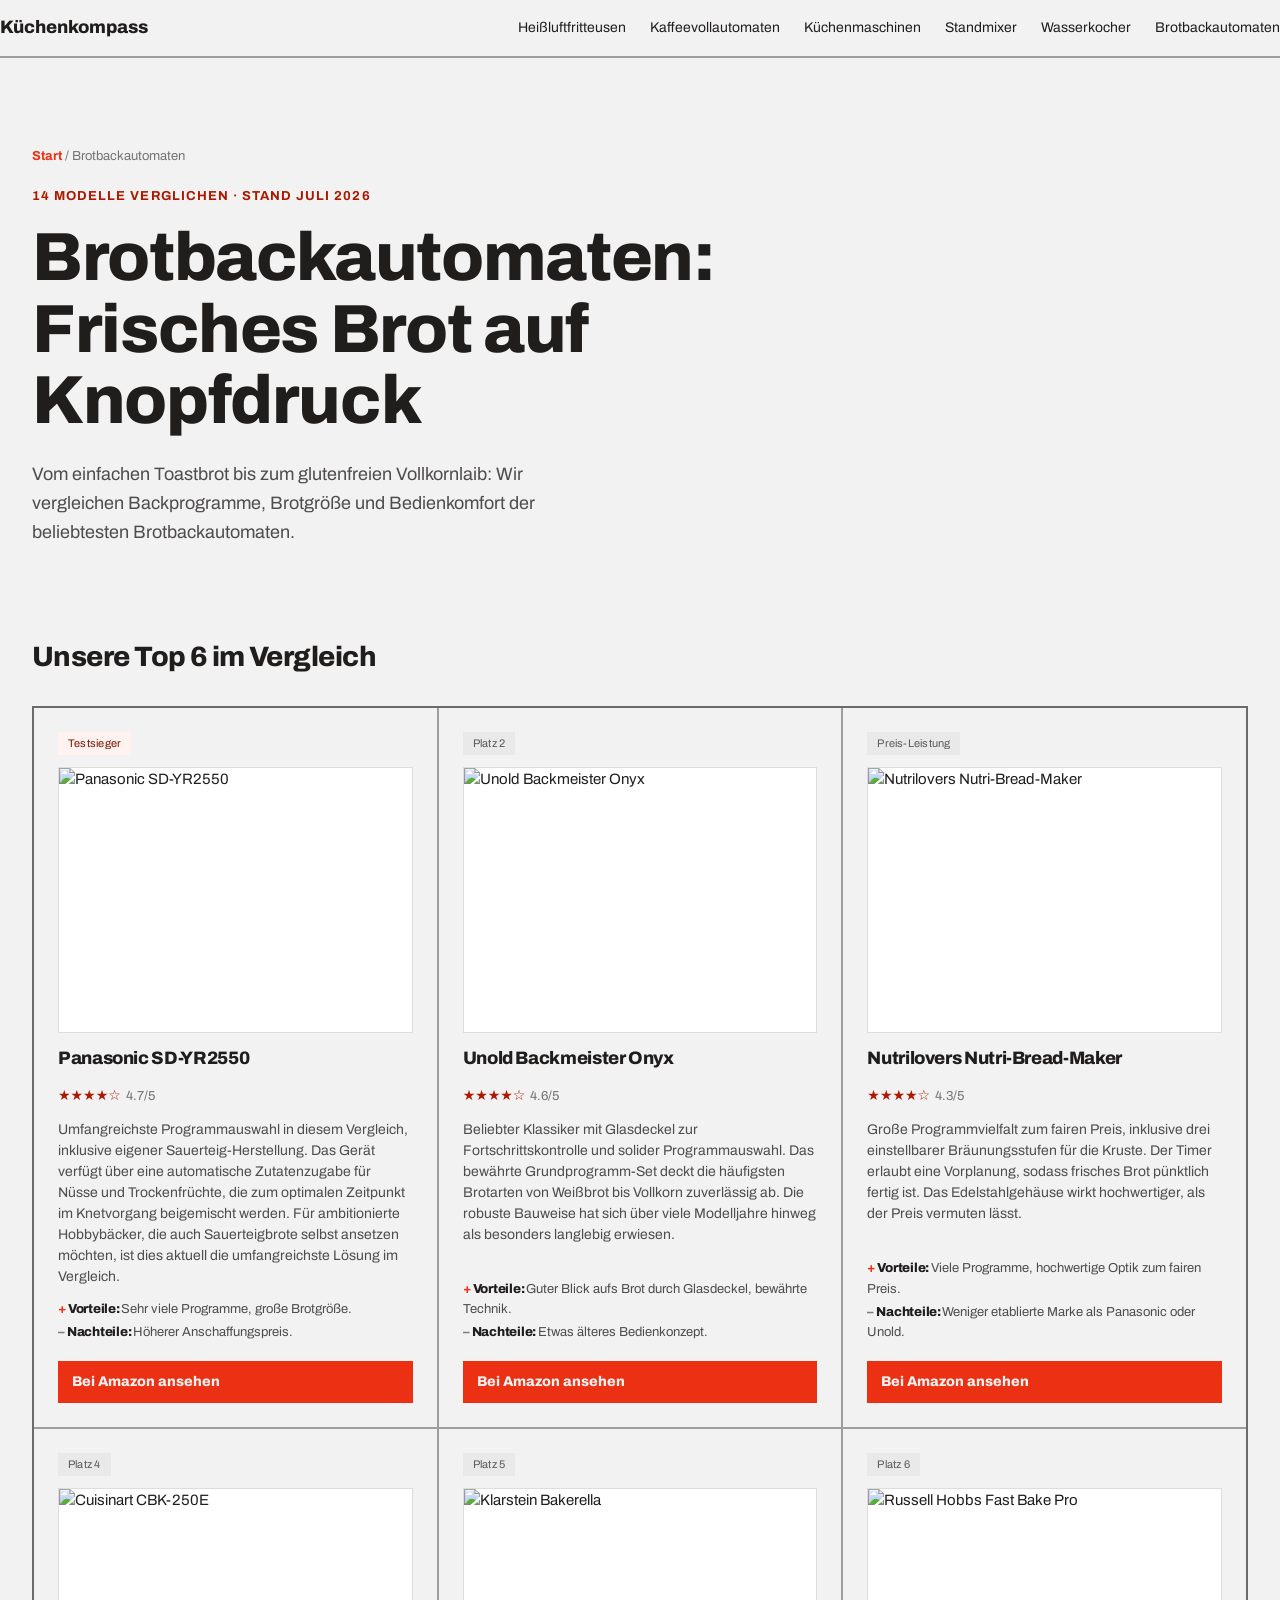
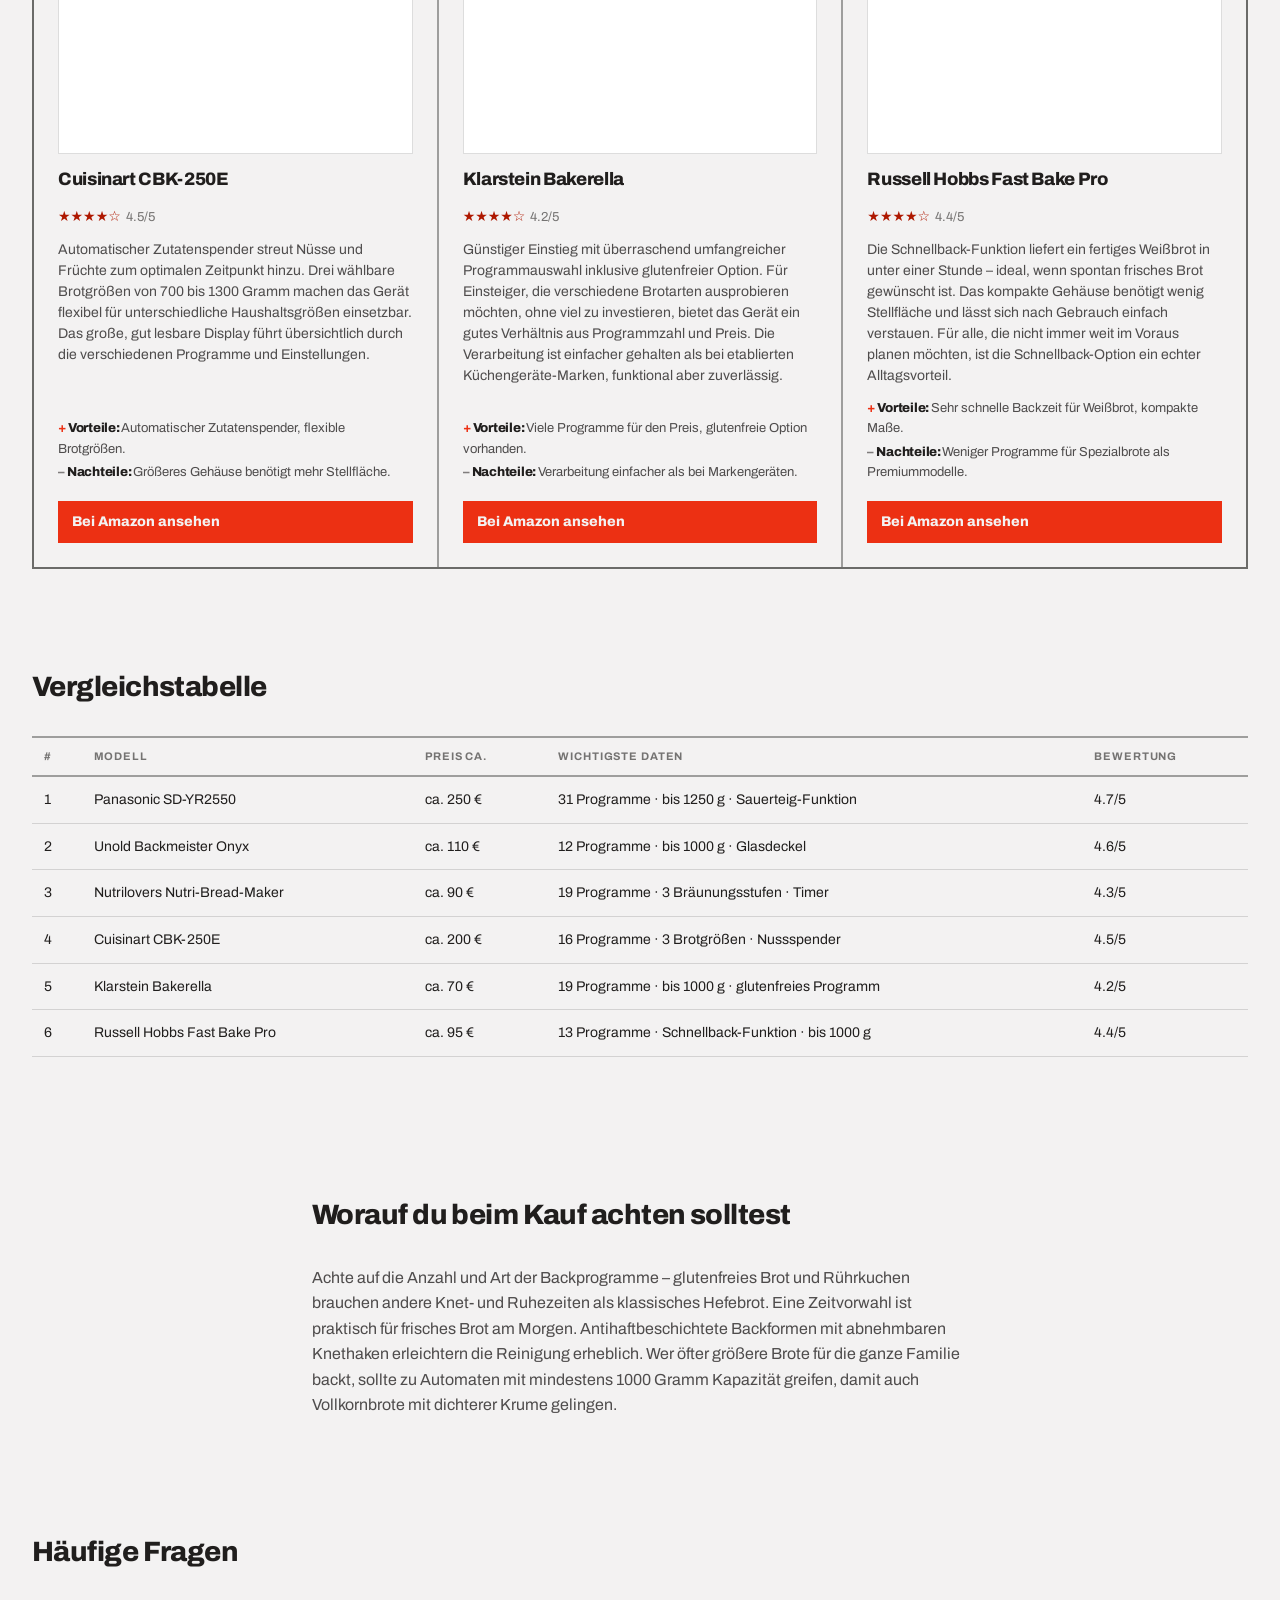
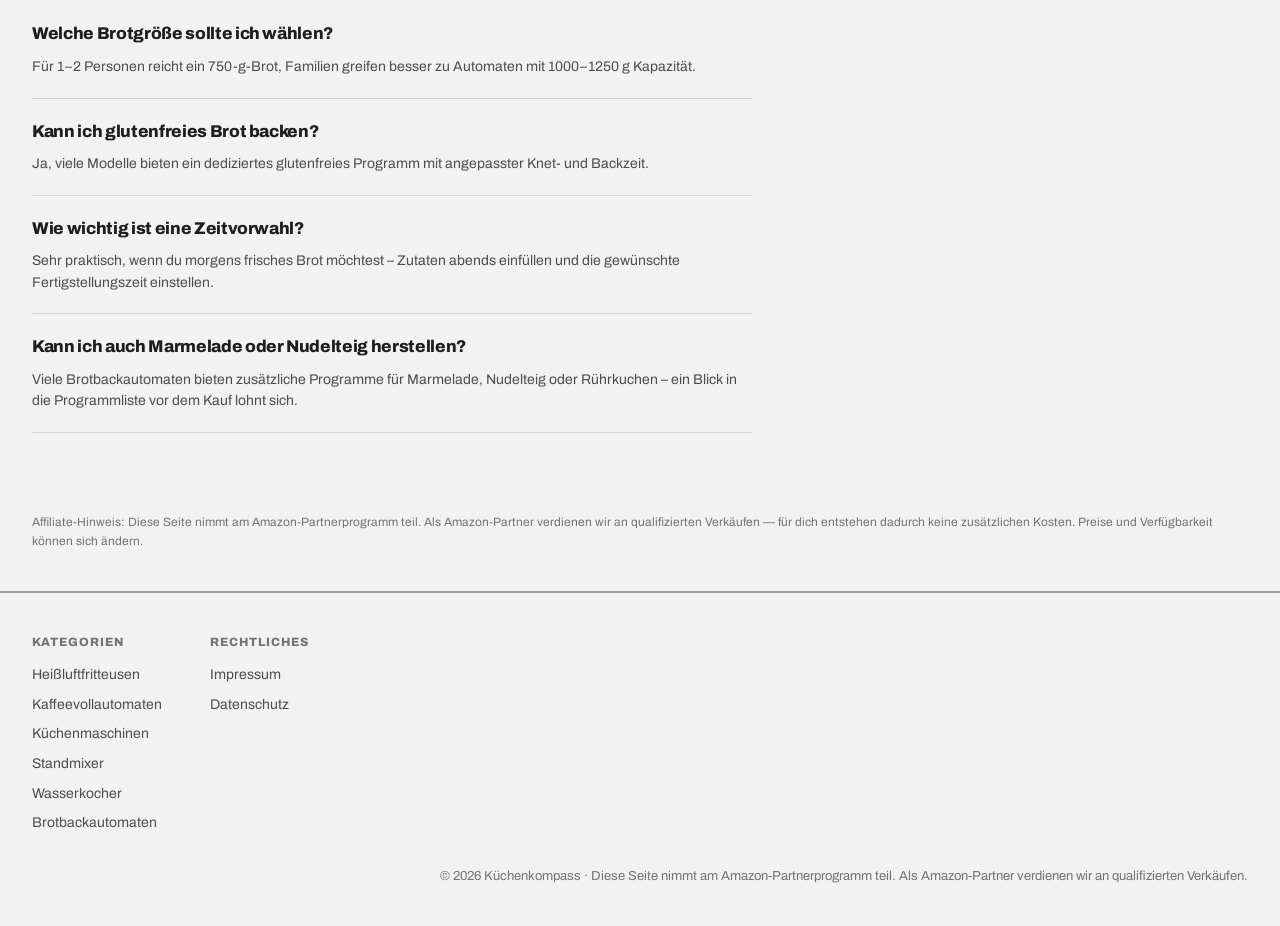
==== commit b9c4aaf3: "Add brotbackautomaten.html for bread machine comparison This HTML file contains a comprehensive comp" ====
--- a/brotbackautomaten.html
+++ b/brotbackautomaten.html
@@ -14,7 +14,7 @@
 <meta name="twitter:card" content="summary_large_image">
 <link rel="stylesheet" href="style.css">
 <script type="application/ld+json">
-{"@context": "https://schema.org", "@type": "ItemList", "name": "Brotbackautomaten", "itemListElement": [{"@type": "ListItem", "position": 1, "name": "Panasonic SD-YR2550"}, {"@type": "ListItem", "position": 2, "name": "Unold Backmeister Onyx"}, {"@type": "ListItem", "position": 3, "name": "Severin BM 3990"}, {"@type": "ListItem", "position": 4, "name": "Cuisinart CBK-250E"}, {"@type": "ListItem", "position": 5, "name": "Klarstein Bakerella"}, {"@type": "ListItem", "position": 6, "name": "Russell Hobbs Fast Bake Pro"}]}
+{"@context": "https://schema.org", "@type": "ItemList", "name": "Brotbackautomaten", "itemListElement": [{"@type": "ListItem", "position": 1, "name": "Panasonic SD-YR2550"}, {"@type": "ListItem", "position": 2, "name": "Unold Backmeister Onyx"}, {"@type": "ListItem", "position": 3, "name": "Nutrilovers Nutri-Bread-Maker"}, {"@type": "ListItem", "position": 4, "name": "Cuisinart CBK-250E"}, {"@type": "ListItem", "position": 5, "name": "Klarstein Bakerella"}, {"@type": "ListItem", "position": 6, "name": "Russell Hobbs Fast Bake Pro"}]}
 </script>
 <script type="application/ld+json">
 {"@context": "https://schema.org", "@type": "FAQPage", "mainEntity": [{"@type": "Question", "name": "Welche Brotgröße sollte ich wählen?", "acceptedAnswer": {"@type": "Answer", "text": "Für 1–2 Personen reicht ein 750-g-Brot, Familien greifen besser zu Automaten mit 1000–1250 g Kapazität."}}, {"@type": "Question", "name": "Kann ich glutenfreies Brot backen?", "acceptedAnswer": {"@type": "Answer", "text": "Ja, viele Modelle bieten ein dediziertes glutenfreies Programm mit angepasster Knet- und Backzeit."}}, {"@type": "Question", "name": "Wie wichtig ist eine Zeitvorwahl?", "acceptedAnswer": {"@type": "Answer", "text": "Sehr praktisch, wenn du morgens frisches Brot möchtest – Zutaten abends einfüllen und die gewünschte Fertigstellungszeit einstellen."}}, {"@type": "Question", "name": "Kann ich auch Marmelade oder Nudelteig herstellen?", "acceptedAnswer": {"@type": "Answer", "text": "Viele Brotbackautomaten bieten zusätzliche Programme für Marmelade, Nudelteig oder Rührkuchen – ein Blick in die Programmliste vor dem Kauf lohnt sich."}}]}
@@ -50,7 +50,7 @@
     <div class="product-grid">
       <div class="product-card">
         <span class="badge ">Testsieger</span>
-        <div class="pshot">Produktfoto: Panasonic SD-YR2550</div>
+        <img src="https://m.media-amazon.com/images/I/71wv4EjIo-L._AC_SL500_.jpg" alt="Panasonic SD-YR2550" loading="lazy" style="width:100%;aspect-ratio:4/3;object-fit:contain;background:#fff;border:1px solid var(--line-soft);">
         <h3>Panasonic SD-YR2550</h3>
         <div class="stars">★★★★☆ <span class="rating-num">4.7/5</span></div>
         <p>Umfangreichste Programmauswahl in diesem Vergleich, inklusive eigener Sauerteig-Herstellung. Das Gerät verfügt über eine automatische Zutatenzugabe für Nüsse und Trockenfrüchte, die zum optimalen Zeitpunkt im Knetvorgang beigemischt werden. Für ambitionierte Hobbybäcker, die auch Sauerteigbrote selbst ansetzen möchten, ist dies aktuell die umfangreichste Lösung im Vergleich.</p>
@@ -58,11 +58,11 @@
           <div class="pro"><h4>Vorteile</h4>Sehr viele Programme, große Brotgröße.</div>
           <div class="con"><h4>Nachteile</h4>Höherer Anschaffungspreis.</div>
         </div>
-        <a class="amazon-link" href="https://www.amazon.de/s?k=Panasonic+SD-YR2550&tag=klarblickhome-21" target="_blank" rel="sponsored nofollow">Bei Amazon ansehen</a>
+        <a class="amazon-link" href="https://www.amazon.de/dp/B0921SL9SV?tag=klarblickhome-21" target="_blank" rel="sponsored nofollow">Bei Amazon ansehen</a>
       </div>
 <div class="product-card">
         <span class="badge alt">Platz 2</span>
-        <div class="pshot">Produktfoto: Unold Backmeister Onyx</div>
+        <img src="https://m.media-amazon.com/images/I/61bTLn1LiGS._AC_SL500_.jpg" alt="Unold Backmeister Onyx" loading="lazy" style="width:100%;aspect-ratio:4/3;object-fit:contain;background:#fff;border:1px solid var(--line-soft);">
         <h3>Unold Backmeister Onyx</h3>
         <div class="stars">★★★★☆ <span class="rating-num">4.6/5</span></div>
         <p>Beliebter Klassiker mit Glasdeckel zur Fortschrittskontrolle und solider Programmauswahl. Das bewährte Grundprogramm-Set deckt die häufigsten Brotarten von Weißbrot bis Vollkorn zuverlässig ab. Die robuste Bauweise hat sich über viele Modelljahre hinweg als besonders langlebig erwiesen.</p>
@@ -70,23 +70,23 @@
           <div class="pro"><h4>Vorteile</h4>Guter Blick aufs Brot durch Glasdeckel, bewährte Technik.</div>
           <div class="con"><h4>Nachteile</h4>Etwas älteres Bedienkonzept.</div>
         </div>
-        <a class="amazon-link" href="https://www.amazon.de/s?k=Unold+Backmeister+Onyx&tag=klarblickhome-21" target="_blank" rel="sponsored nofollow">Bei Amazon ansehen</a>
+        <a class="amazon-link" href="https://www.amazon.de/dp/B091CYYNWG?tag=klarblickhome-21" target="_blank" rel="sponsored nofollow">Bei Amazon ansehen</a>
       </div>
 <div class="product-card">
         <span class="badge alt">Preis-Leistung</span>
-        <div class="pshot">Produktfoto: Severin BM 3990</div>
-        <h3>Severin BM 3990</h3>
-        <div class="stars">★★★★☆ <span class="rating-num">4.4/5</span></div>
-        <p>Solider Einsteiger mit ordentlicher Programmvielfalt zum fairen Preis. Die Zeitvorwahlfunktion erlaubt eine Vorplanung von bis zu 13 Stunden, sodass frisches Brot pünktlich zum Frühstück fertig ist. Für den Einstieg in das Selbstbacken bietet das Gerät ein ausgewogenes Verhältnis aus Funktionsumfang und Preis.</p>
-        <div class="pro-con">
-          <div class="pro"><h4>Vorteile</h4>Gutes Preis-Leistungs-Verhältnis.</div>
-          <div class="con"><h4>Nachteile</h4>Backform etwas kleiner als bei Premiummodellen.</div>
-        </div>
-        <a class="amazon-link" href="https://www.amazon.de/s?k=Severin+BM+3990&tag=klarblickhome-21" target="_blank" rel="sponsored nofollow">Bei Amazon ansehen</a>
+        <img src="https://m.media-amazon.com/images/I/71e4MO95ikL._AC_SL500_.jpg" alt="Nutrilovers Nutri-Bread-Maker" loading="lazy" style="width:100%;aspect-ratio:4/3;object-fit:contain;background:#fff;border:1px solid var(--line-soft);">
+        <h3>Nutrilovers Nutri-Bread-Maker</h3>
+        <div class="stars">★★★★☆ <span class="rating-num">4.3/5</span></div>
+        <p>Große Programmvielfalt zum fairen Preis, inklusive drei einstellbarer Bräunungsstufen für die Kruste. Der Timer erlaubt eine Vorplanung, sodass frisches Brot pünktlich fertig ist. Das Edelstahlgehäuse wirkt hochwertiger, als der Preis vermuten lässt.</p>
+        <div class="pro-con">
+          <div class="pro"><h4>Vorteile</h4>Viele Programme, hochwertige Optik zum fairen Preis.</div>
+          <div class="con"><h4>Nachteile</h4>Weniger etablierte Marke als Panasonic oder Unold.</div>
+        </div>
+        <a class="amazon-link" href="https://www.amazon.de/dp/B0FGK57LTL?tag=klarblickhome-21" target="_blank" rel="sponsored nofollow">Bei Amazon ansehen</a>
       </div>
 <div class="product-card">
         <span class="badge alt">Platz 4</span>
-        <div class="pshot">Produktfoto: Cuisinart CBK-250E</div>
+        <img src="https://m.media-amazon.com/images/I/712Yg72lLCL._AC_SL500_.jpg" alt="Cuisinart CBK-250E" loading="lazy" style="width:100%;aspect-ratio:4/3;object-fit:contain;background:#fff;border:1px solid var(--line-soft);">
         <h3>Cuisinart CBK-250E</h3>
         <div class="stars">★★★★☆ <span class="rating-num">4.5/5</span></div>
         <p>Automatischer Zutatenspender streut Nüsse und Früchte zum optimalen Zeitpunkt hinzu. Drei wählbare Brotgrößen von 700 bis 1300 Gramm machen das Gerät flexibel für unterschiedliche Haushaltsgrößen einsetzbar. Das große, gut lesbare Display führt übersichtlich durch die verschiedenen Programme und Einstellungen.</p>
@@ -94,11 +94,11 @@
           <div class="pro"><h4>Vorteile</h4>Automatischer Zutatenspender, flexible Brotgrößen.</div>
           <div class="con"><h4>Nachteile</h4>Größeres Gehäuse benötigt mehr Stellfläche.</div>
         </div>
-        <a class="amazon-link" href="https://www.amazon.de/s?k=Cuisinart+CBK-250E&tag=klarblickhome-21" target="_blank" rel="sponsored nofollow">Bei Amazon ansehen</a>
+        <a class="amazon-link" href="https://www.amazon.de/dp/B0BY3CGVYD?tag=klarblickhome-21" target="_blank" rel="sponsored nofollow">Bei Amazon ansehen</a>
       </div>
 <div class="product-card">
         <span class="badge alt">Platz 5</span>
-        <div class="pshot">Produktfoto: Klarstein Bakerella</div>
+        <img src="https://m.media-amazon.com/images/I/71TveV+jVmL._AC_SL500_.jpg" alt="Klarstein Bakerella" loading="lazy" style="width:100%;aspect-ratio:4/3;object-fit:contain;background:#fff;border:1px solid var(--line-soft);">
         <h3>Klarstein Bakerella</h3>
         <div class="stars">★★★★☆ <span class="rating-num">4.2/5</span></div>
         <p>Günstiger Einstieg mit überraschend umfangreicher Programmauswahl inklusive glutenfreier Option. Für Einsteiger, die verschiedene Brotarten ausprobieren möchten, ohne viel zu investieren, bietet das Gerät ein gutes Verhältnis aus Programmzahl und Preis. Die Verarbeitung ist einfacher gehalten als bei etablierten Küchengeräte-Marken, funktional aber zuverlässig.</p>
@@ -106,11 +106,11 @@
           <div class="pro"><h4>Vorteile</h4>Viele Programme für den Preis, glutenfreie Option vorhanden.</div>
           <div class="con"><h4>Nachteile</h4>Verarbeitung einfacher als bei Markengeräten.</div>
         </div>
-        <a class="amazon-link" href="https://www.amazon.de/s?k=Klarstein+Bakerella&tag=klarblickhome-21" target="_blank" rel="sponsored nofollow">Bei Amazon ansehen</a>
+        <a class="amazon-link" href="https://www.amazon.de/dp/B07Z6HSLSS?tag=klarblickhome-21" target="_blank" rel="sponsored nofollow">Bei Amazon ansehen</a>
       </div>
 <div class="product-card">
         <span class="badge alt">Platz 6</span>
-        <div class="pshot">Produktfoto: Russell Hobbs Fast Bake Pro</div>
+        <img src="https://m.media-amazon.com/images/I/71L+2Jda+PL._AC_SL500_.jpg" alt="Russell Hobbs Fast Bake Pro" loading="lazy" style="width:100%;aspect-ratio:4/3;object-fit:contain;background:#fff;border:1px solid var(--line-soft);">
         <h3>Russell Hobbs Fast Bake Pro</h3>
         <div class="stars">★★★★☆ <span class="rating-num">4.4/5</span></div>
         <p>Die Schnellback-Funktion liefert ein fertiges Weißbrot in unter einer Stunde – ideal, wenn spontan frisches Brot gewünscht ist. Das kompakte Gehäuse benötigt wenig Stellfläche und lässt sich nach Gebrauch einfach verstauen. Für alle, die nicht immer weit im Voraus planen möchten, ist die Schnellback-Option ein echter Alltagsvorteil.</p>
@@ -118,7 +118,7 @@
           <div class="pro"><h4>Vorteile</h4>Sehr schnelle Backzeit für Weißbrot, kompakte Maße.</div>
           <div class="con"><h4>Nachteile</h4>Weniger Programme für Spezialbrote als Premiummodelle.</div>
         </div>
-        <a class="amazon-link" href="https://www.amazon.de/s?k=Russell+Hobbs+Fast+Bake+Pro&tag=klarblickhome-21" target="_blank" rel="sponsored nofollow">Bei Amazon ansehen</a>
+        <a class="amazon-link" href="https://www.amazon.de/dp/B0GFF6WDY7?tag=klarblickhome-21" target="_blank" rel="sponsored nofollow">Bei Amazon ansehen</a>
       </div>
 
     </div>
@@ -148,10 +148,10 @@
     </tr>
 <tr>
       <td>3</td>
-      <td>Severin BM 3990</td>
-      <td>ca. 80 €</td>
-      <td>15 Programme · bis 1000 g · Zeitvorwahl</td>
-      <td>4.4/5</td>
+      <td>Nutrilovers Nutri-Bread-Maker</td>
+      <td>ca. 90 €</td>
+      <td>19 Programme · 3 Bräunungsstufen · Timer</td>
+      <td>4.3/5</td>
     </tr>
 <tr>
       <td>4</td>
